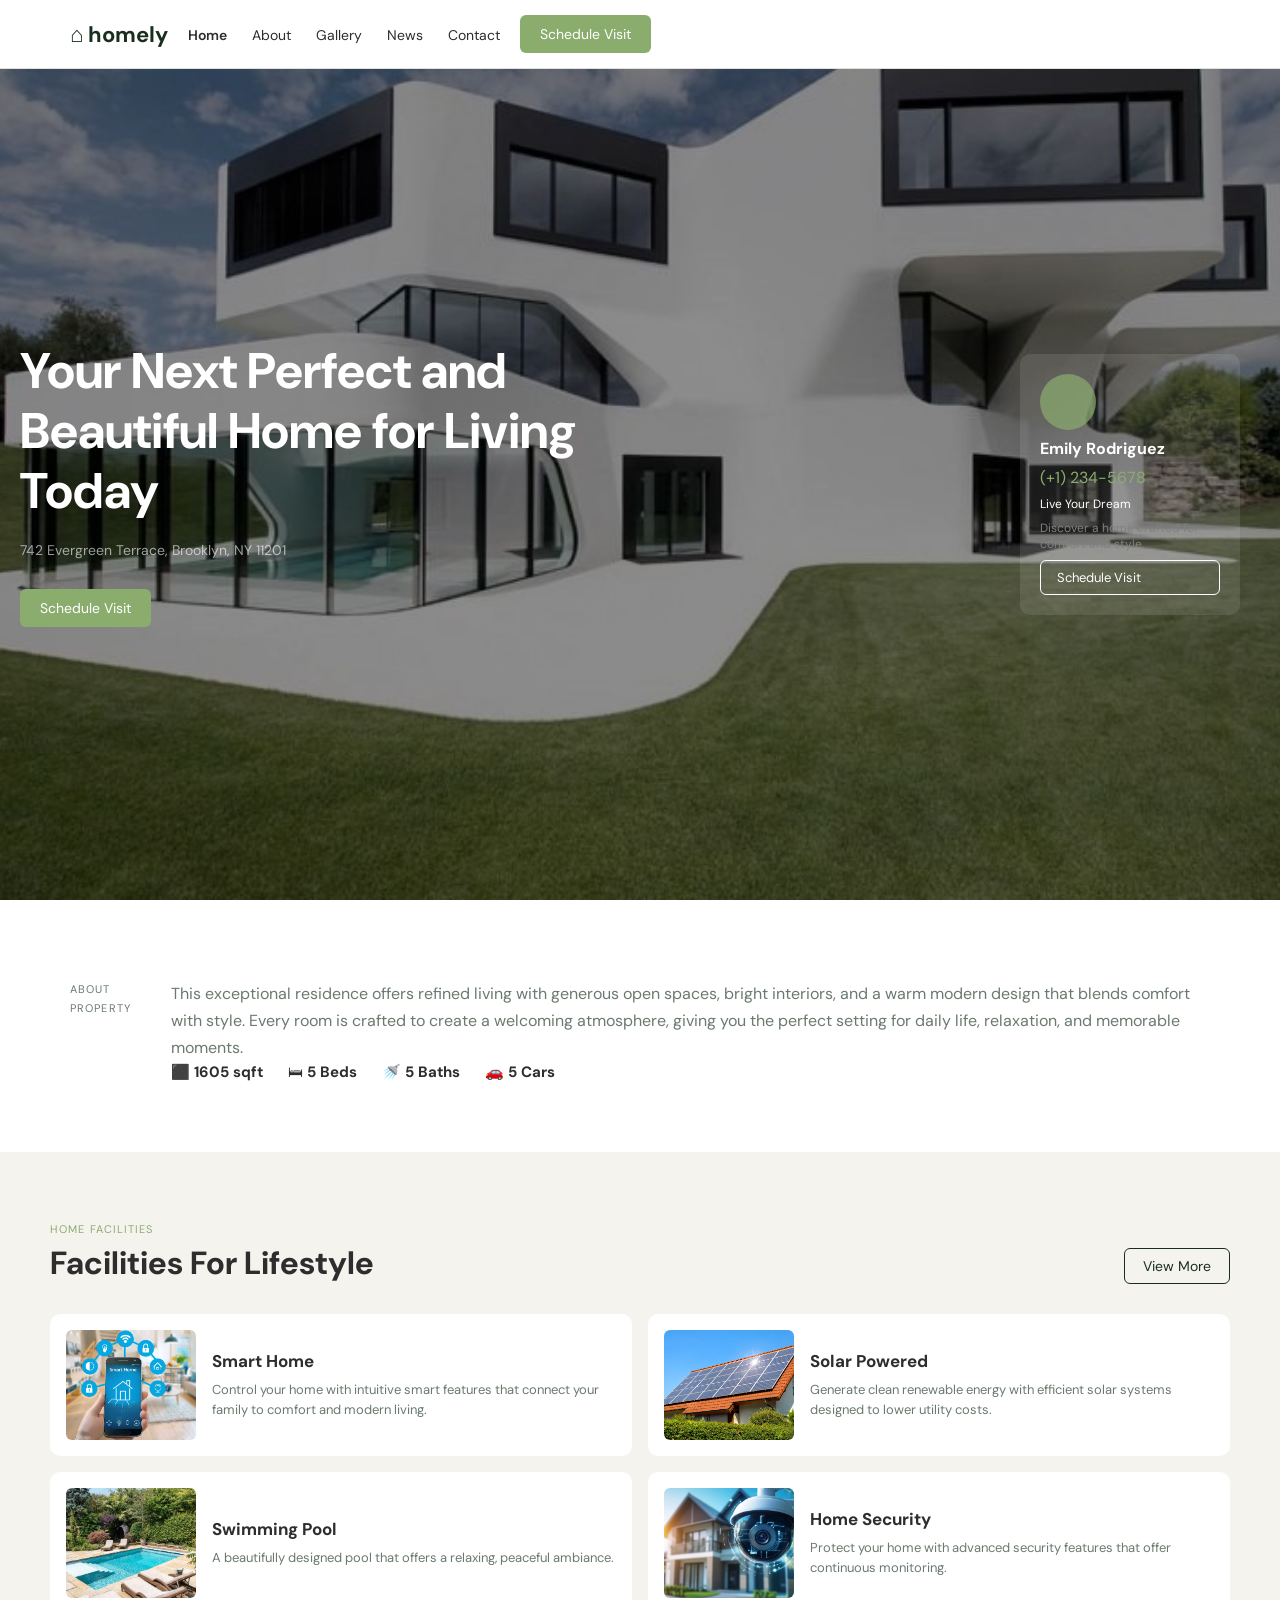
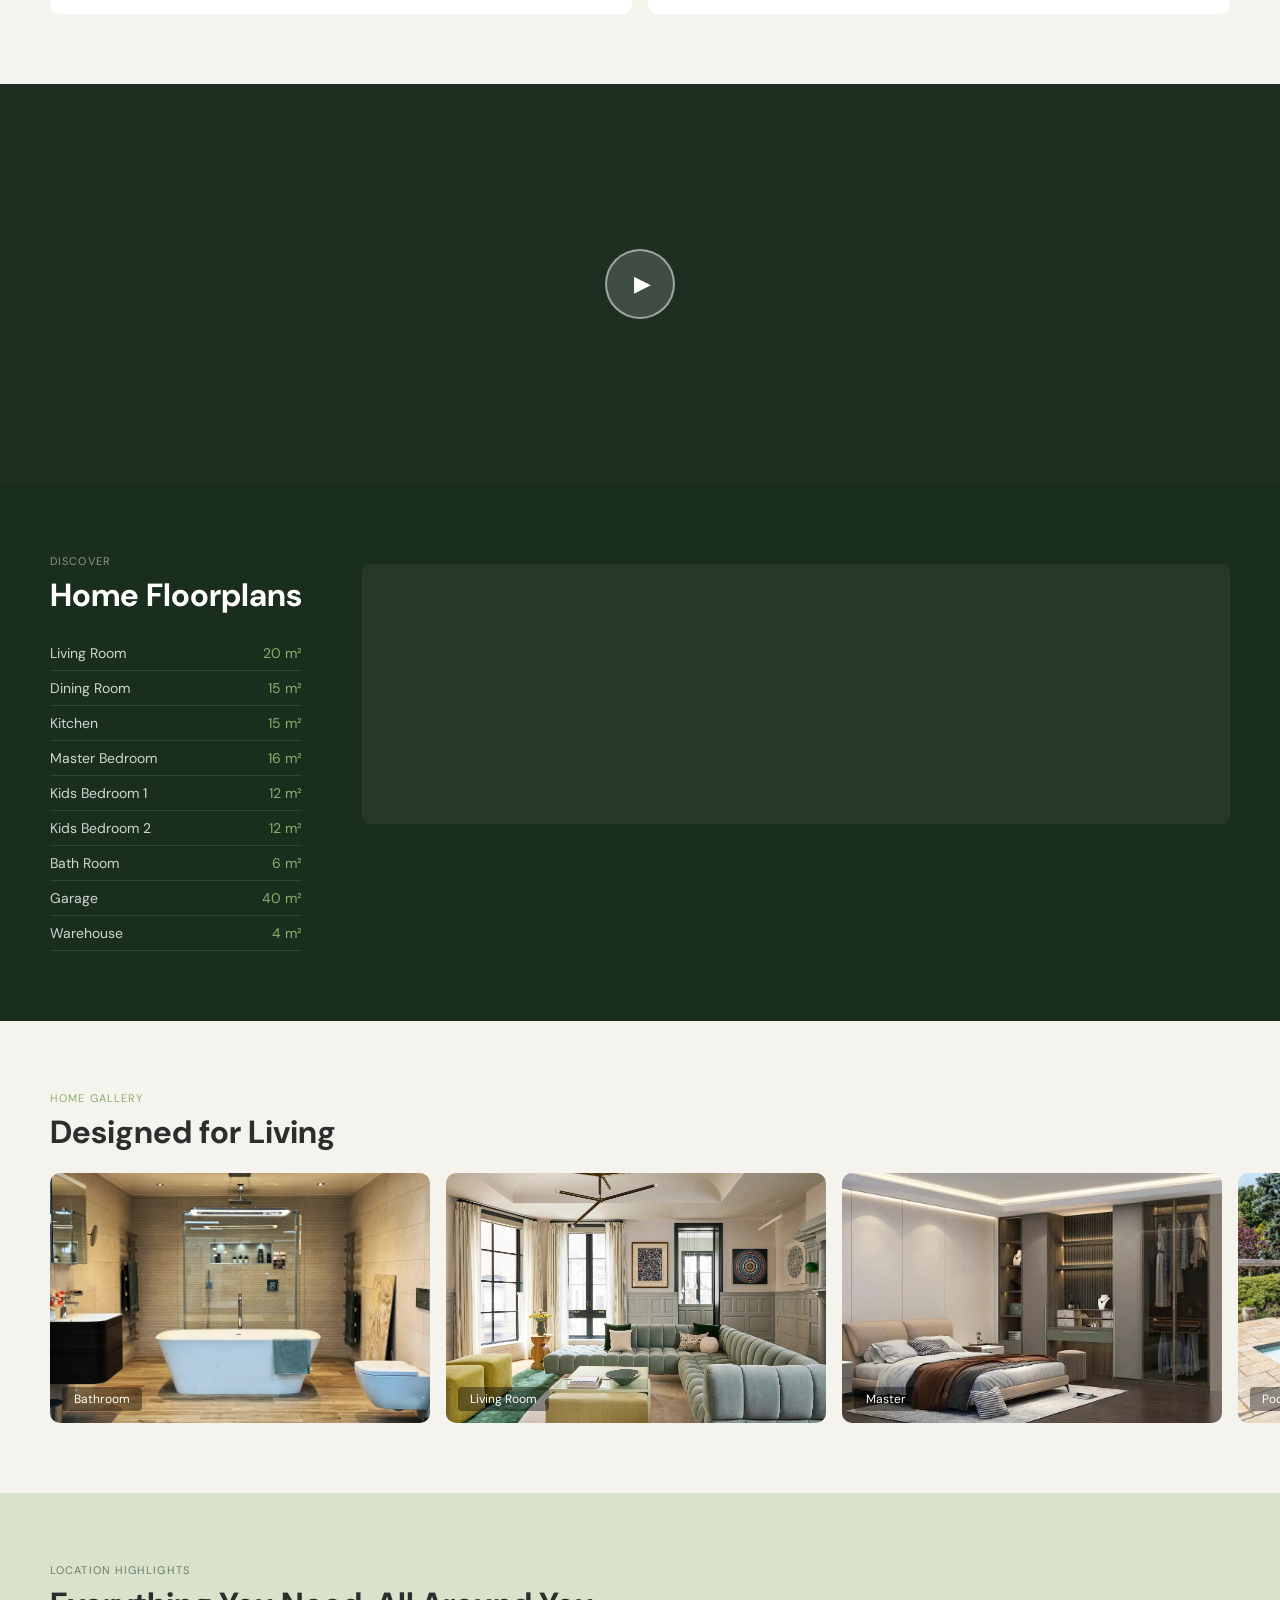
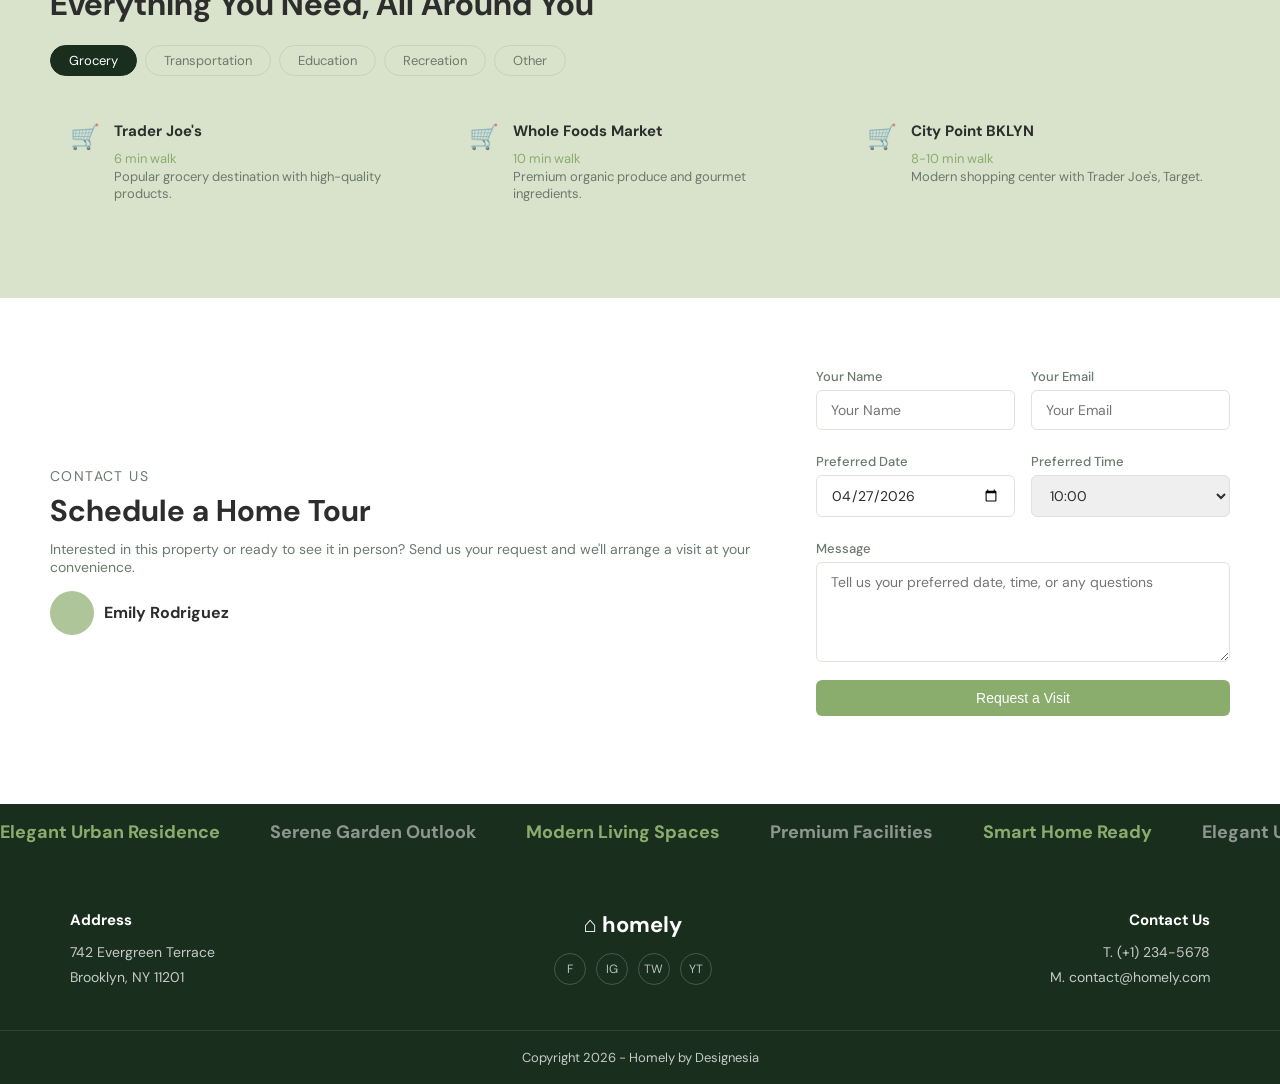
==== index.html @ 85e18951 "primer comit" ====
<!DOCTYPE html>
<html lang="es">
<head>
    <meta charset="UTF-8">
    <meta name="viewport" content="width=device-width, initial-scale=1.0">
    <meta name="description" content="Homely - Tu próximo hogar perfecto">
    <meta name="keywords" content="Casa, Inmobiliaria, Hogar, Homely">
    <link rel="preconnect" href="https://fonts.googleapis.com">
    <link rel="preconnect" href="https://fonts.gstatic.com" crossorigin>
    <link href="https://fonts.googleapis.com/css2?family=Playfair+Display:wght@600;700&family=DM+Sans:wght@300;400;500&display=swap" rel="stylesheet">
    <link rel="stylesheet" href="styles.css">
    <title>Homely</title>
</head>
<body>

    <header id="header">
        <div class="nav-contenedor">
            <a href="index.html" class="logo" aria-label="Homely - Ir a inicio">⌂ homely</a>
            <nav aria-label="Navegación principal">
                <ul class="nav-links" id="nav-links">
                    <li><a href="index.html" class="activo" aria-current="page">Home</a></li>
                    <li><a href="#">About</a></li>
                    <li><a href="#">Gallery</a></li>
                    <li><a href="news.html">News</a></li>
                    <li><a href="contact.html">Contact</a></li>
                </ul>
            </nav>
            <a href="contact.html" class="boton-verde">Schedule Visit</a>
            <button
                class="hamburger"
                id="hamburger"
                aria-label="Abrir menú de navegación"
                aria-expanded="false"
                aria-controls="nav-links"
            >☰</button>
        </div>
    </header>

    <main>

        <section class="seccion-hero">
            <div
                class="hero-fondo"
                role="img"
                aria-label="Casa moderna con jardín y grandes ventanales"
                style="background-image: url('assets/images/hero.png'); background-size: cover; background-position: center;"
            ></div>
            <div class="hero-texto">
                <h1>Your Next Perfect and Beautiful Home for Living Today</h1>
                <p>742 Evergreen Terrace, Brooklyn, NY 11201</p>
                <a href="contact.html" class="boton-verde">Schedule Visit</a>
            </div>
            <div class="hero-tarjeta" aria-label="Información del agente">
                <div class="foto-agente" role="img" aria-label="Foto de Emily Rodriguez"></div>
                <p><b>Emily Rodriguez</b></p>
                <p style="color:#8aad6e;">(+1) 234-5678</p>
                <p style="font-size:12px;">Live Your Dream</p>
                <p style="font-size:12px; color:gray;">Discover a home crafted for comfort and style.</p>
                <a href="contact.html" class="boton-outline">Schedule Visit</a>
            </div>
        </section>

        <section class="seccion-about" aria-label="Sobre la propiedad">
            <div class="about-inner">
                <p class="label-blanco">About Property</p>
                <article class="about-derecha">
                    <p>This exceptional residence offers refined living with generous open spaces, bright interiors, and a warm modern design that blends comfort with style. Every room is crafted to create a welcoming atmosphere, giving you the perfect setting for daily life, relaxation, and memorable moments.</p>
                    <ul class="about-stats" aria-label="Características de la propiedad">
                        <li>⬛ <b>1605 sqft</b></li>
                        <li>🛏 <b>5 Beds</b></li>
                        <li>🚿 <b>5 Baths</b></li>
                        <li>🚗 <b>5 Cars</b></li>
                    </ul>
                </article>
            </div>
        </section>

        <section class="seccion-facilities" aria-label="Instalaciones de la propiedad">
            <div class="facilities-cabecera">
                <div>
                    <p class="label-verde">Home Facilities</p>
                    <h2>Facilities For Lifestyle</h2>
                </div>
                <a href="#" class="boton-outline2">View More</a>
            </div>
            <div class="facilities-grid">
                <article class="fac-caja fac-ancha">
                    <div
                        class="fac-imagen"
                        role="img"
                        aria-label="Smart Home: control del hogar desde el móvil"
                        style="background-image: url('assets/images/smart-home.png'); background-size: cover; background-position: center;"
                    ></div>
                    <div>
                        <h3>Smart Home</h3>
                        <p>Control your home with intuitive smart features that connect your family to comfort and modern living.</p>
                    </div>
                </article>
                <article class="fac-caja fac-ancha">
                    <div
                        class="fac-imagen"
                        role="img"
                        aria-label="Solar Powered: paneles solares en el tejado"
                        style="background-image: url('assets/images/solar.png'); background-size: cover; background-position: center;"
                    ></div>
                    <div>
                        <h3>Solar Powered</h3>
                        <p>Generate clean renewable energy with efficient solar systems designed to lower utility costs.</p>
                    </div>
                </article>
                <article class="fac-caja fac-ancha">
                    <div
                        class="fac-imagen"
                        role="img"
                        aria-label="Swimming Pool: piscina exterior con jardín"
                        style="background-image: url('assets/images/piscina.png'); background-size: cover; background-position: center;"
                    ></div>
                    <div>
                        <h3>Swimming Pool</h3>
                        <p>A beautifully designed pool that offers a relaxing, peaceful ambiance.</p>
                    </div>
                </article>
                <article class="fac-caja fac-ancha">
                    <div
                        class="fac-imagen"
                        role="img"
                        aria-label="Home Security: cámara de seguridad inteligente"
                        style="background-image: url('assets/images/seguridad.png'); background-size: cover; background-position: center;"
                    ></div>
                    <div>
                        <h3>Home Security</h3>
                        <p>Protect your home with advanced security features that offer continuous monitoring.</p>
                    </div>
                </article>
            </div>
        </section>

        <section class="seccion-video" aria-label="Vídeo de la propiedad">
            <div class="video-fondo" role="img" aria-label="Exterior de la propiedad con piscina y jardín"></div>
            <button class="boton-play" aria-label="Reproducir vídeo de la propiedad">▶</button>
        </section>

        <section class="seccion-planos" aria-label="Planos de la propiedad">
            <div class="planos-inner">
                <div>
                    <p style="color: rgba(255,255,255,0.5); font-size:11px; letter-spacing:0.1em; text-transform:uppercase; margin-bottom:6px;">Discover</p>
                    <h2 style="color:white; font-size:32px;">Home Floorplans</h2>
                    <ul class="planos-lista" aria-label="Distribución de habitaciones">
                        <li><span>Living Room</span><span>20 m²</span></li>
                        <li><span>Dining Room</span><span>15 m²</span></li>
                        <li><span>Kitchen</span><span>15 m²</span></li>
                        <li><span>Master Bedroom</span><span>16 m²</span></li>
                        <li><span>Kids Bedroom 1</span><span>12 m²</span></li>
                        <li><span>Kids Bedroom 2</span><span>12 m²</span></li>
                        <li><span>Bath Room</span><span>6 m²</span></li>
                        <li><span>Garage</span><span>40 m²</span></li>
                        <li><span>Warehouse</span><span>4 m²</span></li>
                    </ul>
                </div>
                <div class="planos-derecha">
                    <div class="plano-imagen" role="img" aria-label="Plano de la planta principal"></div>
                </div>
            </div>
        </section>

        <section class="seccion-galeria" aria-label="Galería de imágenes de la propiedad">
            <div class="galeria-interior">
                <div class="galeria-cabecera">
                    <p class="label-verde">Home Gallery</p>
                    <h2>Designed for Living</h2>
                </div>
                <div class="galeria-track" id="galeria-track">
                <article
                    class="galeria-item"
                    role="img"
                    aria-label="Baño principal moderno con bañera exenta"
                    style="background-image: url('assets/images/bathroom.png'); background-size: cover; background-position: center;"
                ><span class="galeria-label">Bathroom</span></article>
                <article
                    class="galeria-item"
                    role="img"
                    aria-label="Salón amplio con sofá seccional verde"
                    style="background-image: url('assets/images/living-room.png'); background-size: cover; background-position: center;"
                ><span class="galeria-label">Living Room</span></article>
                <article
                    class="galeria-item"
                    role="img"
                    aria-label="Dormitorio principal con vestidor integrado"
                    style="background-image: url('assets/images/master.png'); background-size: cover; background-position: center;"
                ><span class="galeria-label">Master</span></article>
                <article
                    class="galeria-item"
                    role="img"
                    aria-label="Piscina exterior rodeada de vegetación"
                    style="background-image: url('assets/images/piscina.png'); background-size: cover; background-position: center;"
                ><span class="galeria-label">Pool</span></article>
                </div>
            </div>
        </section>

        <section class="seccion-localizacion" aria-label="Puntos de interés cercanos">
            <div class="localizacion-inner">
                <p style="font-size:11px; letter-spacing:0.1em; text-transform:uppercase; color:#6b7a6e; margin-bottom:6px;">Location Highlights</p>
                <h2>Everything You Need, All Around You</h2>
                <div class="loc-tabs" role="list" aria-label="Categorías de lugares cercanos">
                    <div class="loc-tab loc-tab-activo" role="listitem">Grocery</div>
                    <div class="loc-tab" role="listitem">Transportation</div>
                    <div class="loc-tab" role="listitem">Education</div>
                    <div class="loc-tab" role="listitem">Recreation</div>
                    <div class="loc-tab" role="listitem">Other</div>
                </div>
                <div class="loc-cajas">
                    <article class="loc-caja">
                        <span style="font-size:24px;" aria-hidden="true">🛒</span>
                        <div>
                            <h3>Trader Joe's</h3>
                            <span style="color:#8aad6e; font-size:13px;">6 min walk</span>
                            <p>Popular grocery destination with high-quality products.</p>
                        </div>
                    </article>
                    <article class="loc-caja">
                        <span style="font-size:24px;" aria-hidden="true">🛒</span>
                        <div>
                            <h3>Whole Foods Market</h3>
                            <span style="color:#8aad6e; font-size:13px;">10 min walk</span>
                            <p>Premium organic produce and gourmet ingredients.</p>
                        </div>
                    </article>
                    <article class="loc-caja">
                        <span style="font-size:24px;" aria-hidden="true">🛒</span>
                        <div>
                            <h3>City Point BKLYN</h3>
                            <span style="color:#8aad6e; font-size:13px;">8-10 min walk</span>
                            <p>Modern shopping center with Trader Joe's, Target.</p>
                        </div>
                    </article>
                </div>
            </div>
        </section>

        <section class="seccion-contacto-preview" aria-label="Contacto y reserva de visita">
            <div class="contacto-preview-inner">
                <div>
                    <p class="label-verde">Contact Us</p>
                    <h2>Schedule a Home Tour</h2>
                    <p>Interested in this property or ready to see it in person? Send us your request and we'll arrange a visit at your convenience.</p>
                    <div style="display:flex; align-items:center; gap:10px; margin-top:15px;">
                        <div class="foto-agente" style="width:44px; height:44px;" role="img" aria-label="Foto de Emily Rodriguez"></div>
                        <b>Emily Rodriguez</b>
                    </div>
                </div>
                <div class="formulario-derecha">
                    <form id="formulario-contacto" novalidate aria-label="Formulario de reserva de visita">
                        <div class="fila-formulario">
                            <div class="campo">
                                <!-- Label visible asociado al input -->
                                <label for="nombre">Your Name</label>
                                <input type="text" id="nombre" name="nombre" placeholder="Your Name" aria-required="true">
                                <span class="error-texto" id="error-nombre" role="alert" aria-live="polite"></span>
                            </div>
                            <div class="campo">
                                <label for="email">Your Email</label>
                                <input type="email" id="email" name="email" placeholder="Your Email" aria-required="true">
                                <span class="error-texto" id="error-email" role="alert" aria-live="polite"></span>
                            </div>
                        </div>
                        <div class="fila-formulario">
                            <div class="campo">
                                <label for="fecha">Preferred Date</label>
                                <input type="date" id="fecha" name="fecha" value="2026-04-27" aria-required="true">
                                <span class="error-texto" id="error-fecha" role="alert" aria-live="polite"></span>
                            </div>
                            <div class="campo">
                                <label for="hora">Preferred Time</label>
                                <select id="hora" name="hora" aria-required="true">
                                    <option value="09:00">09:00</option>
                                    <option value="10:00" selected>10:00</option>
                                    <option value="11:00">11:00</option>
                                    <option value="12:00">12:00</option>
                                    <option value="14:00">14:00</option>
                                    <option value="16:00">16:00</option>
                                    <option value="17:00">17:00</option>
                                </select>
                            </div>
                        </div>
                        <div class="campo">
                            <label for="mensaje">Message</label>
                            <textarea id="mensaje" name="mensaje" placeholder="Tell us your preferred date, time, or any questions" rows="4"></textarea>
                        </div>
                        <button type="submit" class="boton-verde">Request a Visit</button>
                        <span class="error-texto" id="exito-msg" role="alert" aria-live="polite"></span>
                    </form>
                </div>
            </div>
        </section>

        <div class="ticker-wrap" aria-hidden="true">
            <div class="ticker">
                <span>Elegant Urban Residence</span>
                <span>Serene Garden Outlook</span>
                <span>Modern Living Spaces</span>
                <span>Premium Facilities</span>
                <span>Smart Home Ready</span>
                <span>Elegant Urban Residence</span>
                <span>Serene Garden Outlook</span>
                <span>Modern Living Spaces</span>
            </div>
        </div>

    </main>

    <footer>
        <div class="footer-grid">
            <div>
                <h4>Address</h4>
                <p>742 Evergreen Terrace<br>Brooklyn, NY 11201</p>
            </div>
            <div style="text-align:center;">
                <a href="index.html" class="logo" style="color:white;" aria-label="Homely - Ir a inicio">⌂ homely</a>
                <div class="footer-social">
                    <a href="#" aria-label="Facebook">f</a>
                    <a href="#" aria-label="Instagram">ig</a>
                    <a href="#" aria-label="Twitter">tw</a>
                    <a href="#" aria-label="YouTube">yt</a>
                </div>
            </div>
            <div style="text-align:right;">
                <h4>Contact Us</h4>
                <p>T. (+1) 234-5678</p>
                <p>M. contact@homely.com</p>
            </div>
        </div>
        <div class="footer-inferior">
            <p>Copyright 2026 - Homely by Designesia</p>
        </div>
    </footer>

    <script src="script.js"></script>
</body>
</html>
---- styles.css ----
* {
    margin: 0;
    padding: 0;
    box-sizing: border-box;
}

body {
    font-family: 'DM Sans', sans-serif;
    color: #2d2d2d;
}

a {
    text-decoration: none;
    color: inherit;
}

ul {
    list-style: none;
}

header {
    position: fixed;
    top: 0;
    left: 0;
    right: 0;
    z-index: 100;
    background: white;
    border-bottom: 1px solid #dde3da;
}

.nav-contenedor {
    max-width: 1180px;
    margin: 0 auto;
    padding: 0 20px;
    display: flex;
    align-items: center;
    gap: 20px;
    height: 68px;
}

.logo {
    font-size: 22px;
    font-weight: 700;
    color: #1a2e1e;
}

.nav-links {
    display: flex;
    gap: 25px;
    margin-left: auto;
}

.nav-links a {
    font-size: 14px;
    color: #2d2d2d;
}

.nav-links a.activo {
    font-weight: 600;
}

.boton-verde {
    background: #8aad6e;
    color: white;
    padding: 10px 20px;
    border-radius: 6px;
    font-size: 14px;
    display: inline-block;
    border: none;
    cursor: pointer;
}

.boton-outline {
    border: 1px solid white;
    color: white;
    padding: 8px 16px;
    border-radius: 6px;
    font-size: 13px;
    display: inline-block;
}

.boton-outline2 {
    border: 1px solid #1a2e1e;
    color: #1a2e1e;
    padding: 8px 18px;
    border-radius: 6px;
    font-size: 14px;
    display: inline-block;
}

.hamburger {
    display: none;
    font-size: 22px;
    margin-left: auto;
}

.label-seccion {
    font-size: 11px;
    letter-spacing: 0.1em;
    text-transform: uppercase;
    color: #6b7a6e;
    margin-bottom: 6px;
}

.label-verde {
    font-size: 11px;
    letter-spacing: 0.1em;
    text-transform: uppercase;
    color: #8aad6e;
    margin-bottom: 6px;
}

.label-blanco {
    font-size: 11px;
    letter-spacing: 0.1em;
    text-transform: uppercase;
    color: white;
    margin-bottom: 6px;
}

.seccion-hero {
    position: relative;
    min-height: 100vh;
    display: flex;
    align-items: center;
    padding-top: 68px;
    overflow: hidden;
}

.hero-fondo {
    position: absolute;
    top: 0;
    left: 0;
    right: 0;
    bottom: 0;
    background: #2a3d2e;
}

.hero-fondo::after {
    content: '';
    position: absolute;
    inset: 0;
    background: rgba(0,0,0,0.45);
}

.hero-texto {
    position: relative;
    z-index: 1;
    max-width: 1180px;
    margin: 0 auto;
    padding: 60px 20px;
    flex: 1;
}

.hero-texto h1 {
    font-family: 'DM Sans', sans-serif;
    font-weight: 700;
    font-size: 50px;
    color: white;
    line-height: 1.2;
    margin-bottom: 20px;
    max-width: 560px;
}

.hero-texto p {
    color: rgba(255,255,255,0.6);
    margin-bottom: 30px;
    font-size: 14px;
}

.hero-tarjeta {
    position: relative;
    z-index: 1;
    background: rgba(255,255,255,0.1);
    border-radius: 10px;
    padding: 20px;
    color: white;
    width: 220px;
    margin-right: 40px;
    display: flex;
    flex-direction: column;
    gap: 8px;
    flex-shrink: 0;
}

.foto-agente {
    width: 56px;
    height: 56px;
    border-radius: 50%;
    background: #8aad6e;
    opacity: 0.7;
}

.seccion-about {
    padding: 70px 20px;
    max-width: 1180px;
    margin: 0 auto;
}

.about-inner {
    display: flex;
    gap: 40px;
    margin-top: 10px;
}

.about-inner p {
    color: #6b7a6e;
    line-height: 1.7;
    flex: 1;
}

.about-stats {
    display: flex;
    gap: 25px;
    align-items: center;
}

.about-stats li {
    font-weight: 500;
    font-size: 15px;
}

.seccion-facilities {
    background: #f5f3ee;
    padding: 70px 20px;
}

.facilities-cabecera {
    max-width: 1180px;
    margin: 0 auto 30px auto;
    display: flex;
    justify-content: space-between;
    align-items: flex-end;
}

.facilities-cabecera h2 {
    font-family: 'DM Sans', sans-serif;
    font-weight: 700;
    font-size: 32px;
}

.facilities-grid {
    max-width: 1180px;
    margin: 0 auto;
    display: grid;
    grid-template-columns: 1fr 1fr;
    gap: 16px;
}

.fac-caja {
    background: white;
    border-radius: 10px;
    padding: 16px;
}

.fac-ancha {
    display: flex;
    gap: 16px;
    align-items: center;
}

.fac-ancha .fac-imagen {
    width: 130px;
    height: 110px;
    border-radius: 6px;
    flex-shrink: 0;
}

.fac-caja h3 {
    font-family: 'DM Sans', sans-serif;
    font-weight: 700;
    font-size: 17px;
    margin-bottom: 8px;
}

.fac-caja p {
    font-size: 13px;
    color: #6b7a6e;
    line-height: 1.5;
}

.seccion-video {
    position: relative;
    height: 400px;
    display: flex;
    align-items: center;
    justify-content: center;
}

.video-fondo {
    position: absolute;
    inset: 0;
    background: #1e2e21;
}

.boton-play {
    position: relative;
    z-index: 1;
    width: 70px;
    height: 70px;
    border-radius: 50%;
    background: rgba(255,255,255,0.15);
    border: 2px solid rgba(255,255,255,0.5);
    color: white;
    font-size: 22px;
    cursor: pointer;
    display: flex;
    align-items: center;
    justify-content: center;
    padding-left: 4px;
}

.seccion-planos {
    background: #1a2e1e;
    padding: 70px 20px;
}

.planos-inner {
    max-width: 1180px;
    margin: 0 auto;
    display: flex;
    gap: 60px;
}

.planos-lista {
    margin-top: 20px;
}

.planos-lista li {
    display: flex;
    justify-content: space-between;
    border-bottom: 1px solid rgba(255,255,255,0.1);
    padding: 8px 0;
    font-size: 14px;
    color: rgba(255,255,255,0.8);
}

.planos-lista li span:last-child {
    color: #8aad6e;
}

.planos-derecha {
    flex: 1;
}

.plano-imagen {
    width: 100%;
    height: 260px;
    border-radius: 8px;
    background: rgba(255,255,255,0.05);
    margin-top: 10px;
}

.seccion-galeria {
    background: #f5f3ee;
    padding: 70px 20px;
}

.galeria-interior {
    max-width: 1180px;
    margin: 0 auto;
}

.galeria-cabecera {
    margin-bottom: 20px;
}

.galeria-cabecera h2 {
    font-family: 'DM Sans', sans-serif;
    font-weight: 700;
    font-size: 32px;
}

.galeria-track {
    display: flex;
    gap: 16px;
}

.galeria-item {
    width: 380px;
    height: 250px;
    border-radius: 10px;
    position: relative;
    flex-shrink: 0;
}

.galeria-label {
    position: absolute;
    bottom: 12px;
    left: 12px;
    background: rgba(0,0,0,0.4);
    color: white;
    padding: 4px 12px;
    border-radius: 4px;
    font-size: 12px;
}

.seccion-localizacion {
    background: #d9e3cb;
    padding: 70px 20px;
}

.localizacion-inner {
    max-width: 1180px;
    margin: 0 auto;
}

.localizacion-inner h2 {
    font-family: 'DM Sans', sans-serif;
    font-weight: 700;
    font-size: 32px;
    margin-bottom: 20px;
}

.loc-tabs {
    display: flex;
    gap: 8px;
    margin-bottom: 25px;
}

.loc-tab {
    padding: 6px 18px;
    border-radius: 20px;
    border: 1px solid #c5d4b5;
    font-size: 13px;
    color: #6b7a6e;
    background: #d9e3cb;
}

.loc-tab-activo {
    background: #1a2e1e;
    color: white;
    border-color: #1a2e1e;
}

.loc-cajas {
    display: flex;
    gap: 16px;
}

.loc-caja {
    background: #d9e3cb;
    border-radius: 10px;
    padding: 20px;
    display: flex;
    gap: 14px;
    flex: 1;
}

.loc-caja h3 {
    font-size: 15px;
    margin-bottom: 6px;
}

.loc-caja p {
    font-size: 13px;
    color: #6b7a6e;
    margin-bottom: 6px;
}

.seccion-contacto-preview {
    padding: 70px 20px;
}

.contacto-preview-inner {
    max-width: 1180px;
    margin: 0 auto;
    display: flex;
    align-items: center;
    justify-content: space-between;
    gap: 30px;
}

.contacto-preview-inner h2 {
    font-family: 'DM Sans', sans-serif;
    font-weight: 700;
    font-size: 30px;
    margin-bottom: 10px;
}

.contacto-preview-inner p {
    color: #6b7a6e;
    font-size: 14px;
}

.ticker-wrap {
    background: #1a2e1e;
    overflow: hidden;
    padding: 16px 0;
}

.ticker {
    display: flex;
    gap: 50px;
    width: max-content;
    animation: mover 25s linear infinite;
}

.ticker span {
    font-family: 'DM Sans', sans-serif;
    font-weight: 700;
    font-size: 18px;
    color: rgba(255,255,255,0.5);
    white-space: nowrap;
}

.ticker span:nth-child(odd) {
    color: #8aad6e;
}

@keyframes mover {
    from { transform: translateX(0); }
    to { transform: translateX(-50%); }
}

footer {
    background: #1a2e1e;
    color: rgba(255,255,255,0.75);
    padding-top: 50px;
}

.footer-grid {
    max-width: 1180px;
    margin: 0 auto;
    padding: 0 20px 40px 20px;
    display: flex;
    justify-content: space-between;
    gap: 30px;
}

.footer-grid h4 {
    color: white;
    margin-bottom: 10px;
    font-size: 15px;
}

.footer-grid p {
    font-size: 14px;
    line-height: 1.8;
}

.footer-social {
    display: flex;
    gap: 10px;
    margin-top: 14px;
    justify-content: center;
}

.footer-social a {
    width: 32px;
    height: 32px;
    border-radius: 50%;
    border: 1px solid rgba(255,255,255,0.2);
    display: flex;
    align-items: center;
    justify-content: center;
    font-size: 12px;
    color: rgba(255,255,255,0.7);
    text-transform: uppercase;
}

.footer-inferior {
    border-top: 1px solid rgba(255,255,255,0.1);
    text-align: center;
    padding: 18px;
    font-size: 13px;
}

.hero-pagina {
    position: relative;
    height: 260px;
    overflow: hidden;
    padding-top: 68px;
}

.hero-pagina-fondo {
    position: absolute;
    inset: 0;
    background: #2a3d2e;
}

.hero-pagina-fondo::after {
    content: '';
    position: absolute;
    inset: 0;
    background: rgba(0,0,0,0.5);
}

.hero-pagina-contenido {
    position: relative;
    z-index: 1;
    max-width: 1180px;
    margin: 0 auto;
    padding: 60px 20px 30px 20px;
    display: flex;
    justify-content: space-between;
    align-items: flex-end;
}

.hero-pagina-contenido h1 {
    color: white;
    font-family: 'DM Sans', sans-serif;
    font-weight: 700;
    font-size: 48px;
}

.hero-pagina-contenido nav {
    color: rgba(255,255,255,0.7);
    font-size: 14px;
}

.hero-pagina-contenido nav a {
    color: rgba(255,255,255,0.7);
}

.seccion-formulario {
    padding: 70px 20px;
    max-width: 1180px;
    margin: 0 auto;
}

.formulario-layout {
    display: flex;
    gap: 60px;
}

.formulario-izquierda {
    width: 320px;
    flex-shrink: 0;
}

.formulario-izquierda p {
    color: #6b7a6e;
    font-size: 14px;
    line-height: 1.7;
}

.formulario-derecha {
    flex: 1;
}

.formulario-derecha form {
    display: flex;
    flex-direction: column;
    gap: 18px;
}

.fila-formulario {
    display: flex;
    gap: 16px;
}

.fila-formulario .campo {
    flex: 1;
}

.campo {
    display: flex;
    flex-direction: column;
    gap: 5px;
}

.campo label {
    font-size: 13px;
    font-weight: 500;
    color: #6b7a6e;
}

.campo input,
.campo select,
.campo textarea {
    padding: 10px 14px;
    border: 1px solid #dde3da;
    border-radius: 6px;
    font-family: 'DM Sans', sans-serif;
    font-size: 14px;
    color: #2d2d2d;
}

.campo textarea {
    resize: vertical;
    min-height: 100px;
}

.error-texto {
    color: red;
    font-size: 12px;
}

.boton-flecha {
    width: 36px;
    height: 36px;
    border-radius: 50%;
    border: 1px solid #dde3da;
    font-size: 16px;
    cursor: pointer;
    background: white;
    margin-left: 6px;
}

@media (max-width: 768px) {
    .hamburger {
        display: block;
    }

    .nav-links {
        display: none;
    }

    .nav-contenedor .boton-verde {
        display: none;
    }

    .hero-texto h1 {
        font-size: 30px;
    }

    .hero-tarjeta {
        display: none;
    }

    .facilities-grid {
        grid-template-columns: 1fr;
    }

    .fac-ancha {
        flex-direction: column;
    }

    .fac-ancha .fac-imagen {
        width: 100%;
        height: 160px;
    }

    .planos-inner {
        flex-direction: column;
    }

    .galeria-item {
        width: 80%;
    }

    .loc-cajas {
        flex-direction: column;
    }

    .footer-grid {
        flex-direction: column;
        text-align: center;
    }

    .formulario-layout {
        flex-direction: column;
        gap: 30px;
    }

    .formulario-izquierda {
        width: 100%;
    }

    .fila-formulario {
        flex-direction: column;
    }

    .about-inner {
        flex-direction: column;
    }

    .contacto-preview-inner {
        flex-direction: column;
        text-align: center;
    }

    .hero-pagina-contenido {
        flex-direction: column;
        align-items: flex-start;
        gap: 10px;
    }
}

.header-scroll {
    background: white;
    box-shadow: 0 2px 10px rgba(0,0,0,0.1);
}

.nav-links.abierto {
    display: flex;
    position: fixed;
    top: 68px;
    left: 0;
    right: 0;
    background: white;
    flex-direction: column;
    padding: 20px;
    border-bottom: 1px solid #dde3da;
    z-index: 999;
}

.input-error {
    border-color: red !important;
}


.seccion-news {
    padding: 70px 20px;
    max-width: 1180px;
    margin: 0 auto;
}

.news-grid {
    display: grid;
    grid-template-columns: 1fr 1fr 1fr;
    gap: 20px;
}

.news-caja {
    border-radius: 10px;
    overflow: hidden;
}

.news-imagen {
    position: relative;
    height: 280px;
    border-radius: 10px;
    overflow: hidden;
}

.news-fecha {
    position: absolute;
    top: 16px;
    right: 16px;
    background: rgba(255,255,255,0.15);
    backdrop-filter: blur(4px);
    color: white;
    text-align: center;
    padding: 6px 10px;
    border-radius: 6px;
    min-width: 44px;
}

.news-dia {
    display: block;
    font-size: 20px;
    font-weight: 700;
    line-height: 1;
}

.news-mes {
    display: block;
    font-size: 12px;
}

.news-overlay {
    position: absolute;
    bottom: 0;
    left: 0;
    right: 0;
    background: linear-gradient(to top, rgba(0,0,0,0.7) 0%, transparent 100%);
    padding: 40px 16px 16px 16px;
}

.news-overlay h2 {
    color: white;
    font-size: 16px;
    font-weight: 600;
    line-height: 1.4;
}

@media (max-width: 768px) {
    .news-grid {
        grid-template-columns: 1fr;
    }
}
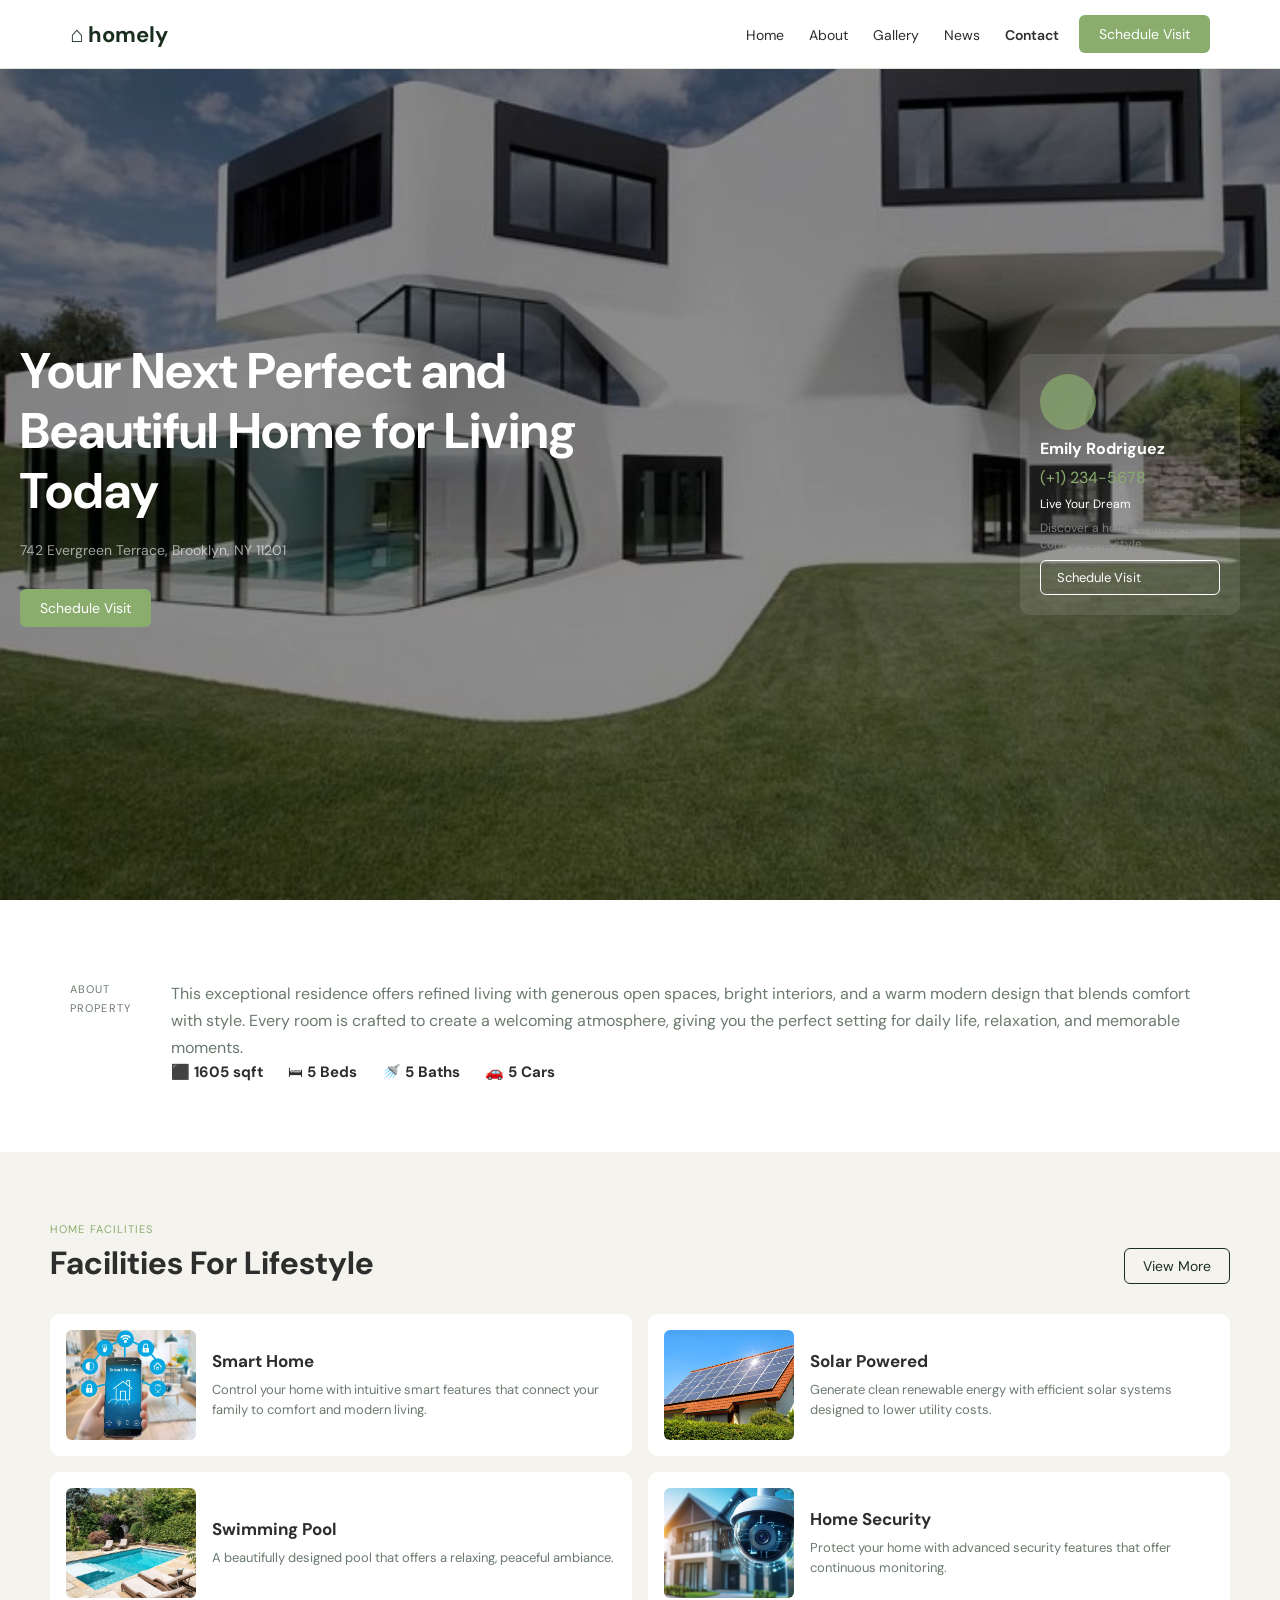
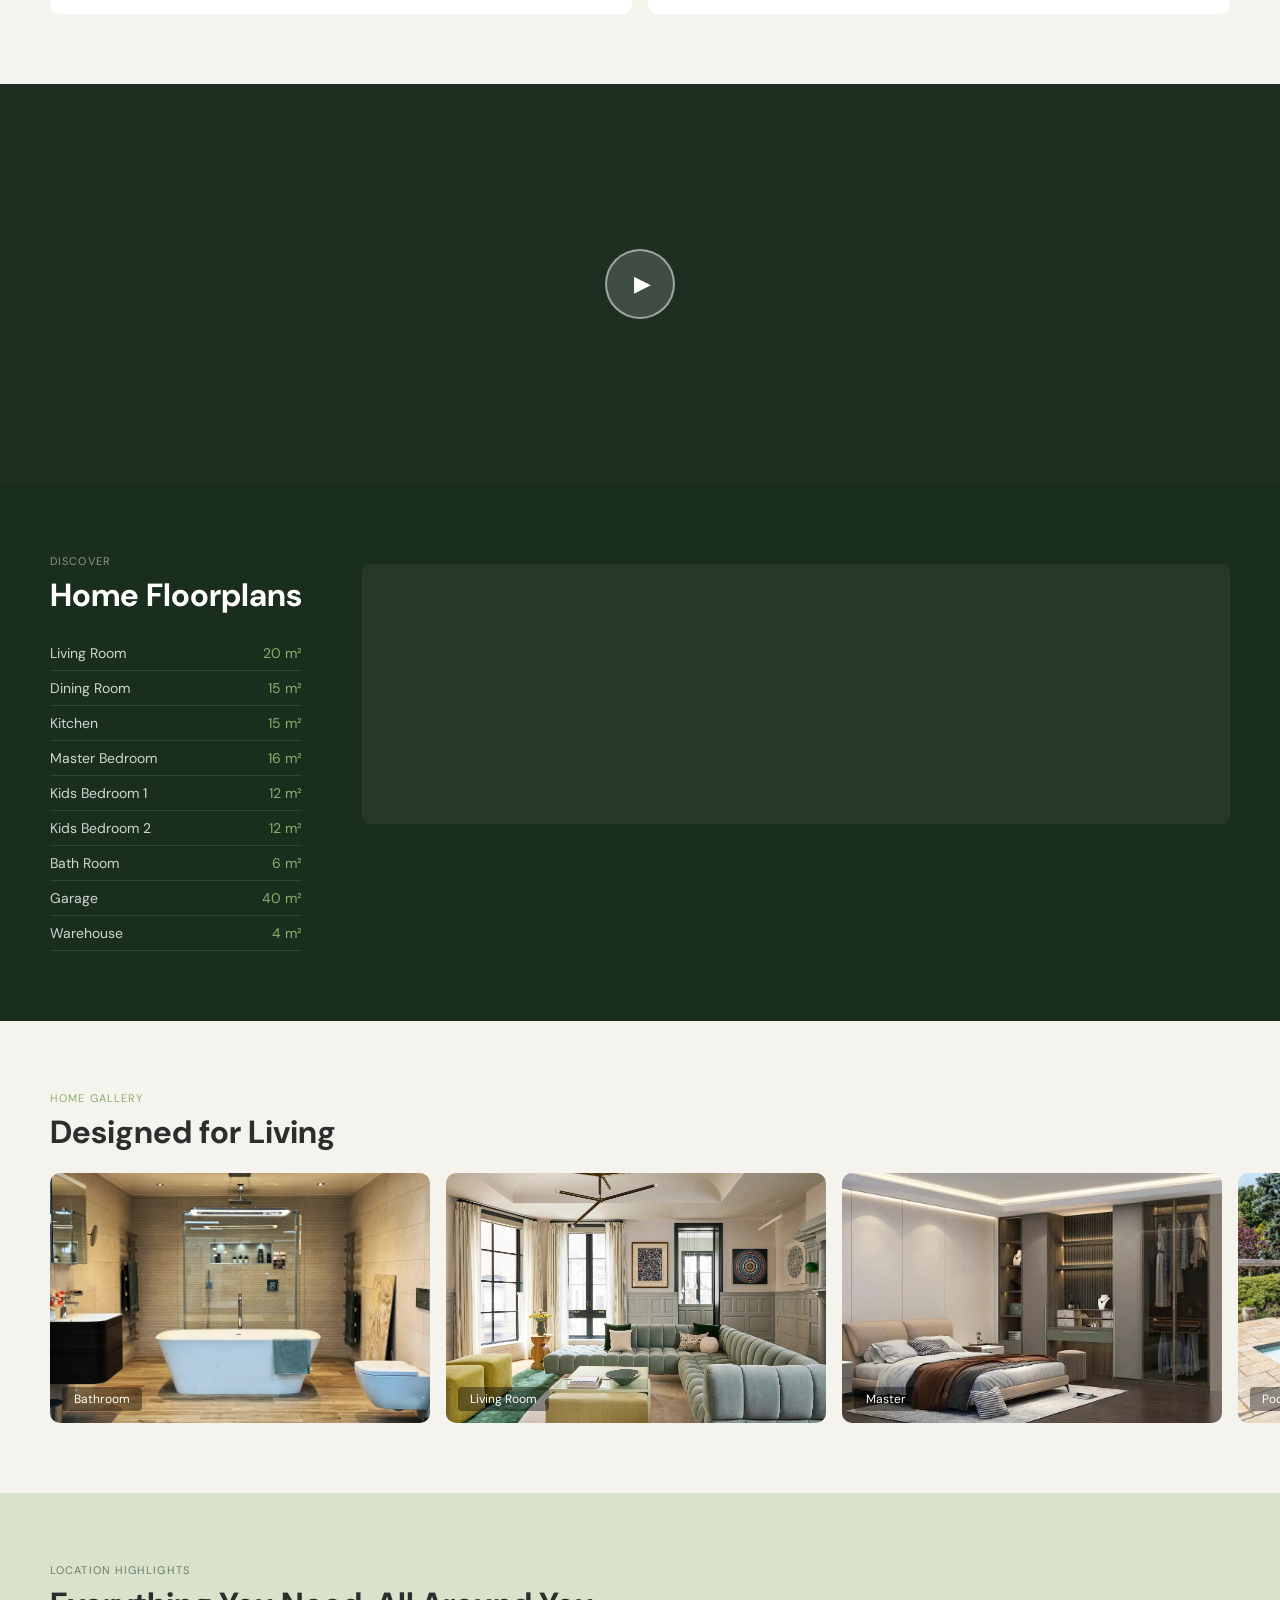
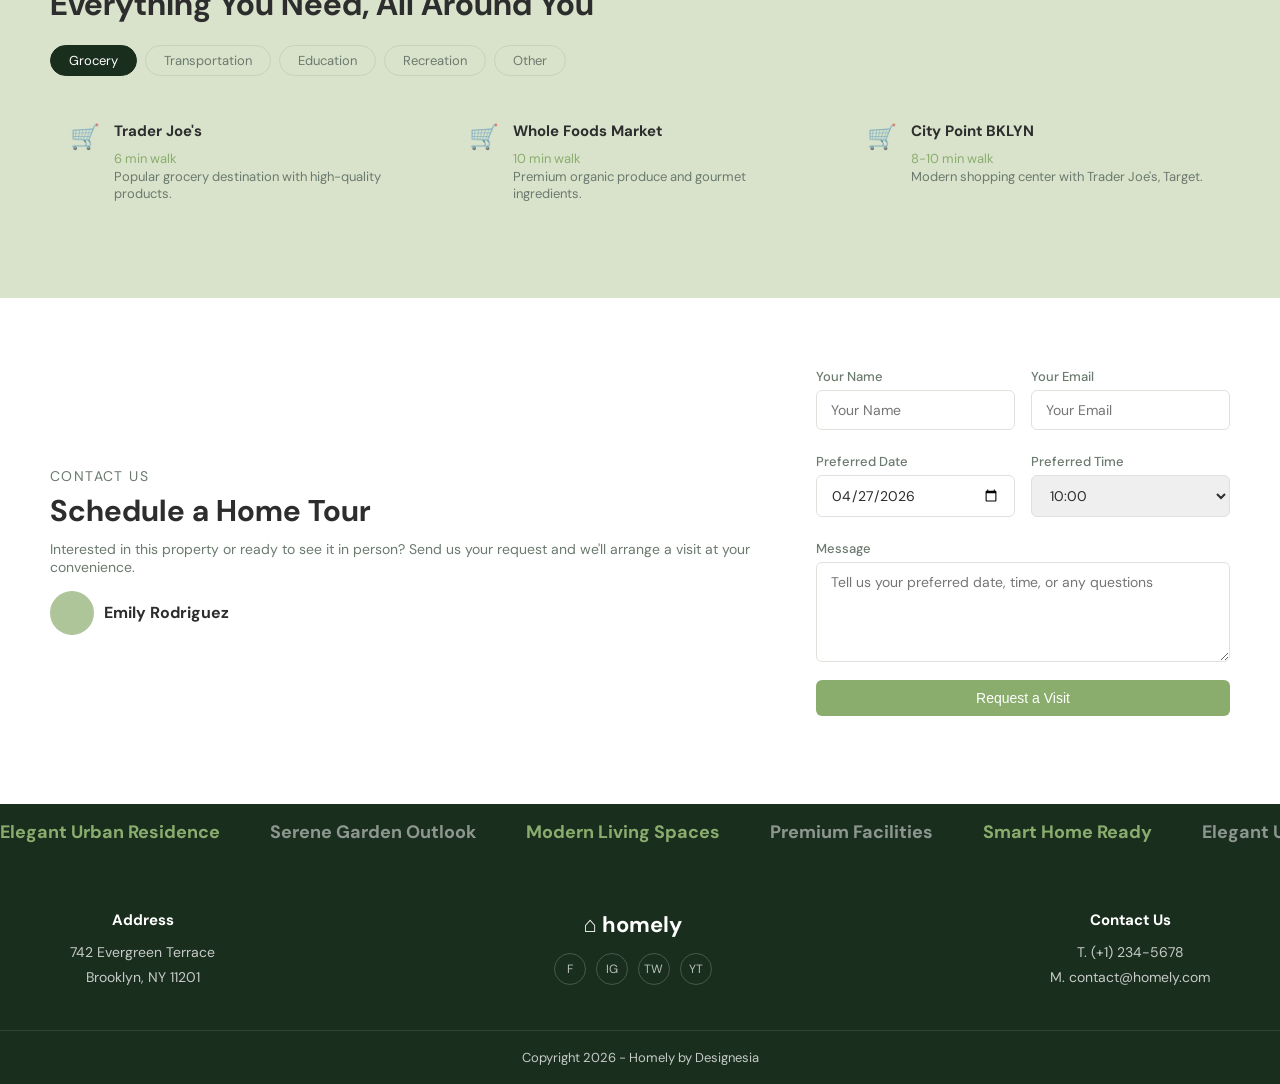
==== commit da45c2c3: "petits canvis header" ====
--- a/index.html
+++ b/index.html
@@ -15,24 +15,16 @@
 
     <header id="header">
         <div class="nav-contenedor">
-            <a href="index.html" class="logo" aria-label="Homely - Ir a inicio">⌂ homely</a>
-            <nav aria-label="Navegación principal">
-                <ul class="nav-links" id="nav-links">
-                    <li><a href="index.html" class="activo" aria-current="page">Home</a></li>
-                    <li><a href="#">About</a></li>
-                    <li><a href="#">Gallery</a></li>
-                    <li><a href="news.html">News</a></li>
-                    <li><a href="contact.html">Contact</a></li>
-                </ul>
-            </nav>
+            <a href="index.html" class="logo">⌂ homely</a>
+            <ul class="nav-links" id="nav-links">
+                <li><a href="index.html">Home</a></li>
+                <li><a href="about.html">About</a></li>
+                <li><a href="#">Gallery</a></li>
+                <li><a href="#">News</a></li>
+                <li><a href="contact.html" class="activo">Contact</a></li>
+            </ul>
             <a href="contact.html" class="boton-verde">Schedule Visit</a>
-            <button
-                class="hamburger"
-                id="hamburger"
-                aria-label="Abrir menú de navegación"
-                aria-expanded="false"
-                aria-controls="nav-links"
-            >☰</button>
+            <button class="hamburger" id="hamburger" aria-label="Abrir menú de navegación" aria-expanded="false" aria-controls="nav-links">☰</button>
         </div>
     </header>
 
@@ -309,32 +301,28 @@
 
     </main>
 
-    <footer>
-        <div class="footer-grid">
-            <div>
-                <h4>Address</h4>
-                <p>742 Evergreen Terrace<br>Brooklyn, NY 11201</p>
-            </div>
-            <div style="text-align:center;">
-                <a href="index.html" class="logo" style="color:white;" aria-label="Homely - Ir a inicio">⌂ homely</a>
-                <div class="footer-social">
-                    <a href="#" aria-label="Facebook">f</a>
-                    <a href="#" aria-label="Instagram">ig</a>
-                    <a href="#" aria-label="Twitter">tw</a>
-                    <a href="#" aria-label="YouTube">yt</a>
-                </div>
-            </div>
-            <div style="text-align:right;">
-                <h4>Contact Us</h4>
-                <p>T. (+1) 234-5678</p>
-                <p>M. contact@homely.com</p>
-            </div>
-        </div>
-        <div class="footer-inferior">
-            <p>Copyright 2026 - Homely by Designesia</p>
-        </div>
-    </footer>
-
-    <script src="script.js"></script>
-</body>
-</html>+<footer>
+    <div class="footer-grid">
+        <div style="text-align:center;">
+            <h4>Address</h4>
+            <p>742 Evergreen Terrace<br>Brooklyn, NY 11201</p>
+        </div>
+        <div style="text-align:center;">
+            <a href="index.html" class="logo" style="color:white;" aria-label="Homely - Ir a inicio">⌂ homely</a>
+            <div class="footer-social">
+                <a href="#" aria-label="Facebook">f</a>
+                <a href="#" aria-label="Instagram">ig</a>
+                <a href="#" aria-label="Twitter">tw</a>
+                <a href="#" aria-label="YouTube">yt</a>
+            </div>
+        </div>
+        <div style="text-align:center;">
+            <h4>Contact Us</h4>
+            <p>T. (+1) 234-5678</p>
+            <p>M. contact@homely.com</p>
+        </div>
+    </div>
+    <div class="footer-inferior">
+        <p>Copyright 2026 - Homely by Designesia</p>
+    </div>
+</footer>
--- a/styles.css
+++ b/styles.css
@@ -698,6 +698,41 @@
     margin-left: 6px;
 }
 
+.news-paginacion {
+    display: flex;
+    justify-content: center;
+    align-items: center;
+    gap: 8px;
+}
+
+.pag-btn {
+    width: 36px;
+    height: 36px;
+    border-radius: 50%;
+    border: 1px solid #dde3da;
+    background: white;
+    font-size: 18px;
+    cursor: pointer;
+    color: #2d2d2d;
+}
+
+.pag-num {
+    width: 36px;
+    height: 36px;
+    border-radius: 50%;
+    border: 1px solid #dde3da;
+    background: white;
+    font-size: 14px;
+    cursor: pointer;
+    color: #2d2d2d;
+}
+
+.pag-activo {
+    background: #8aad6e;
+    border-color: #8aad6e;
+    color: white;
+}
+
 @media (max-width: 768px) {
     .hamburger {
         display: block;
@@ -811,6 +846,7 @@
     display: grid;
     grid-template-columns: 1fr 1fr 1fr;
     gap: 20px;
+    margin-bottom: 50px;
 }
 
 .news-caja {
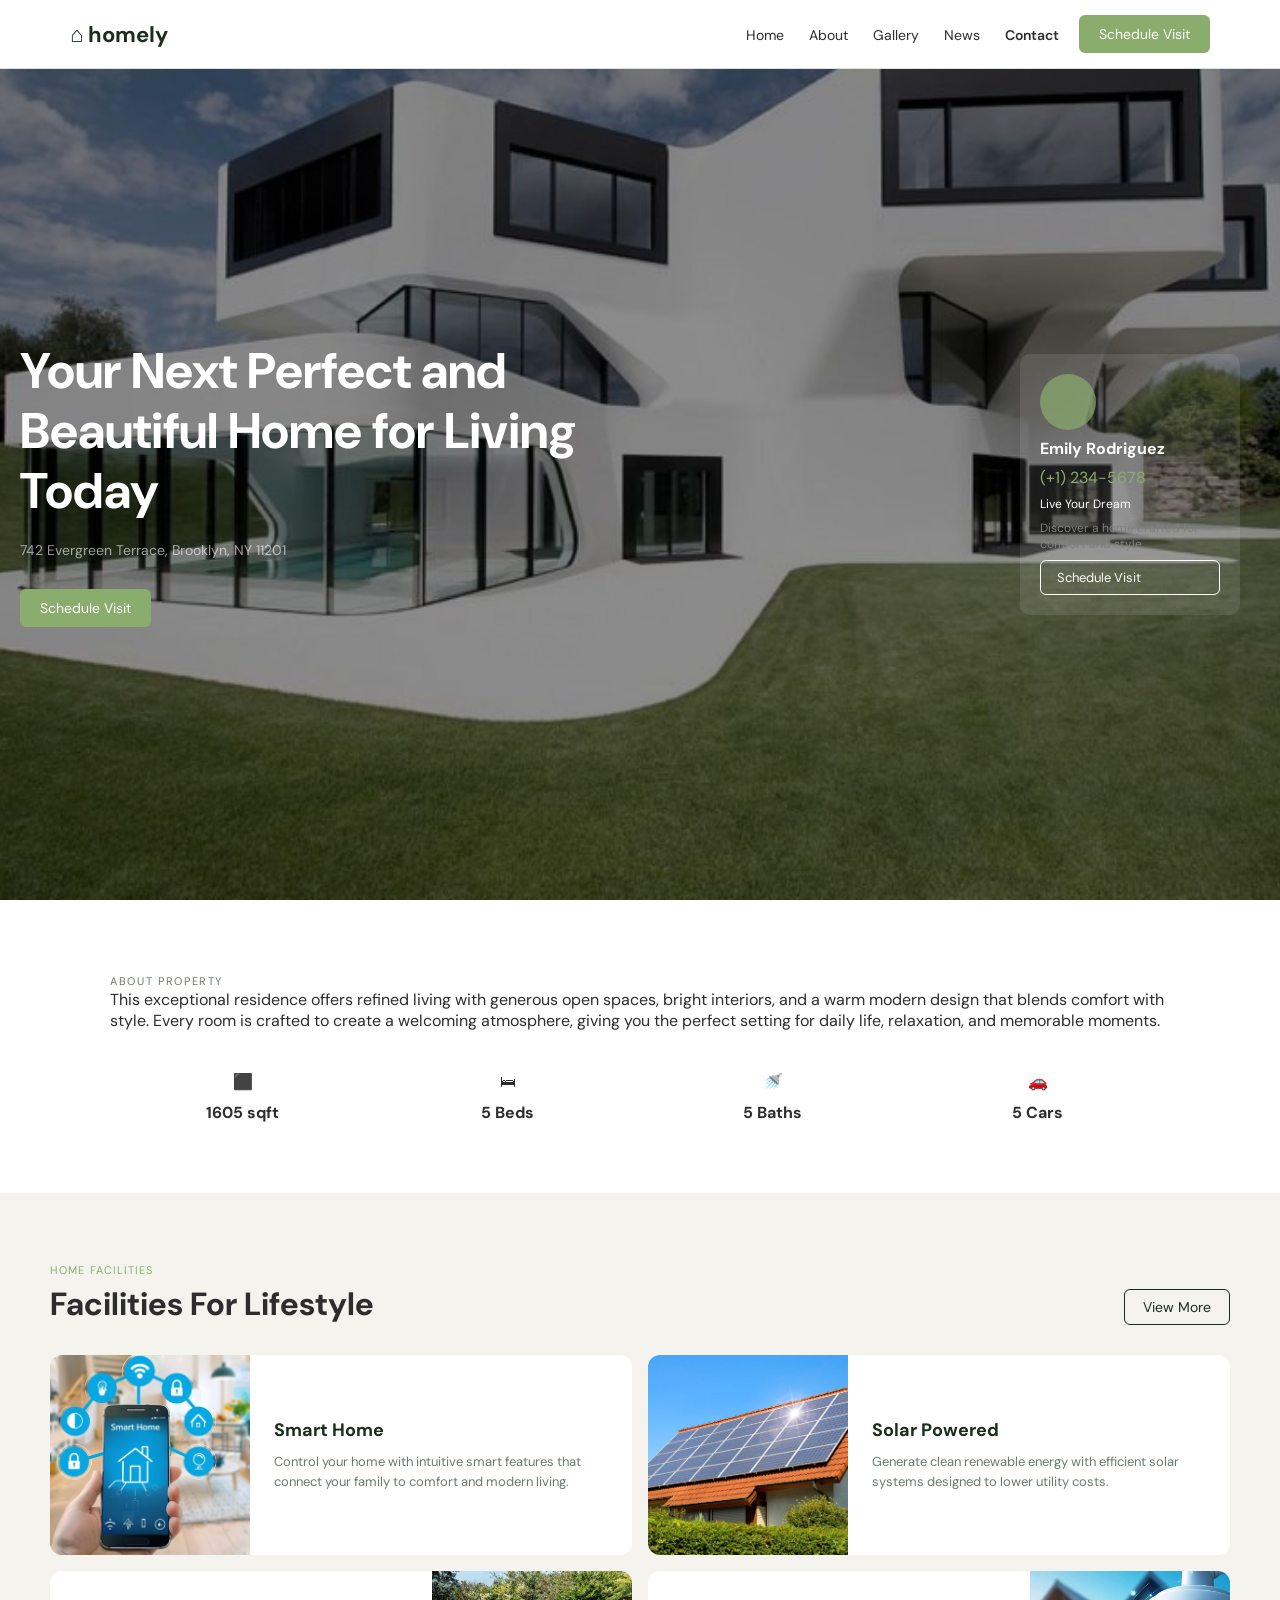
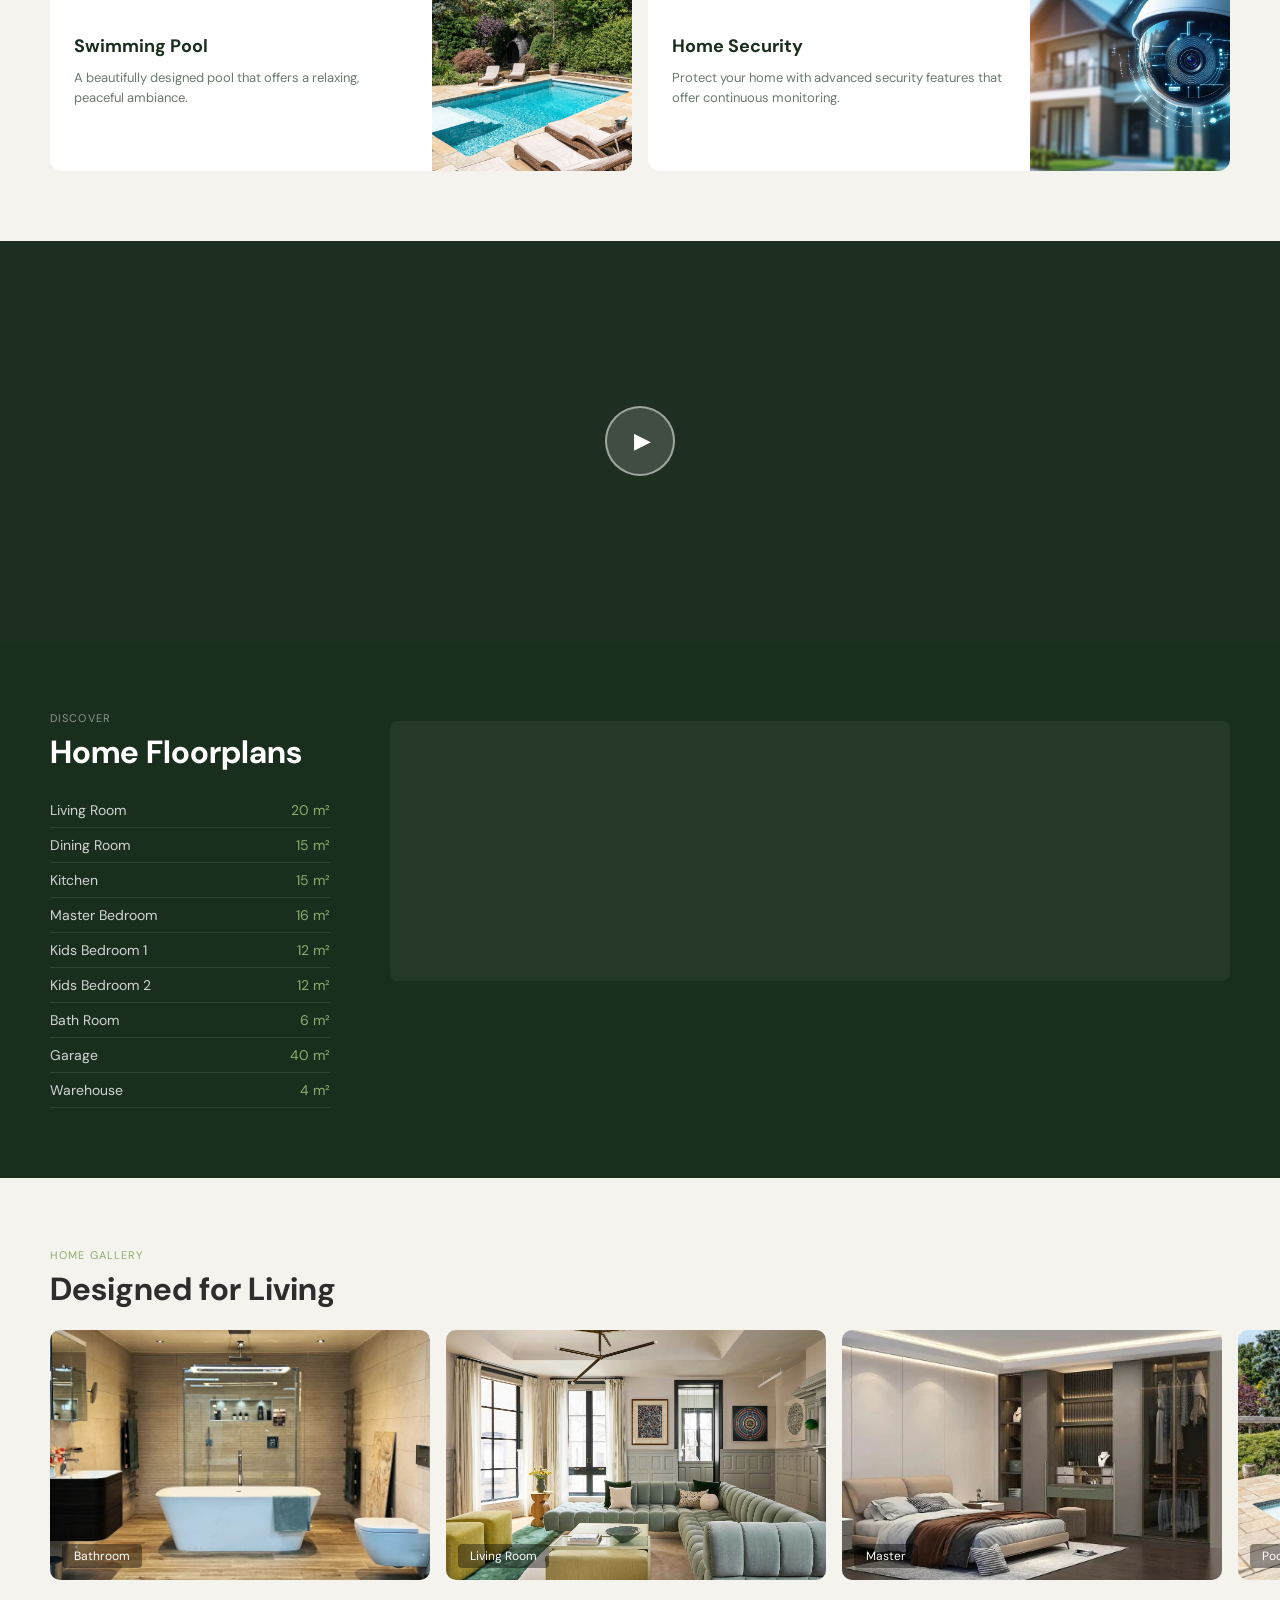
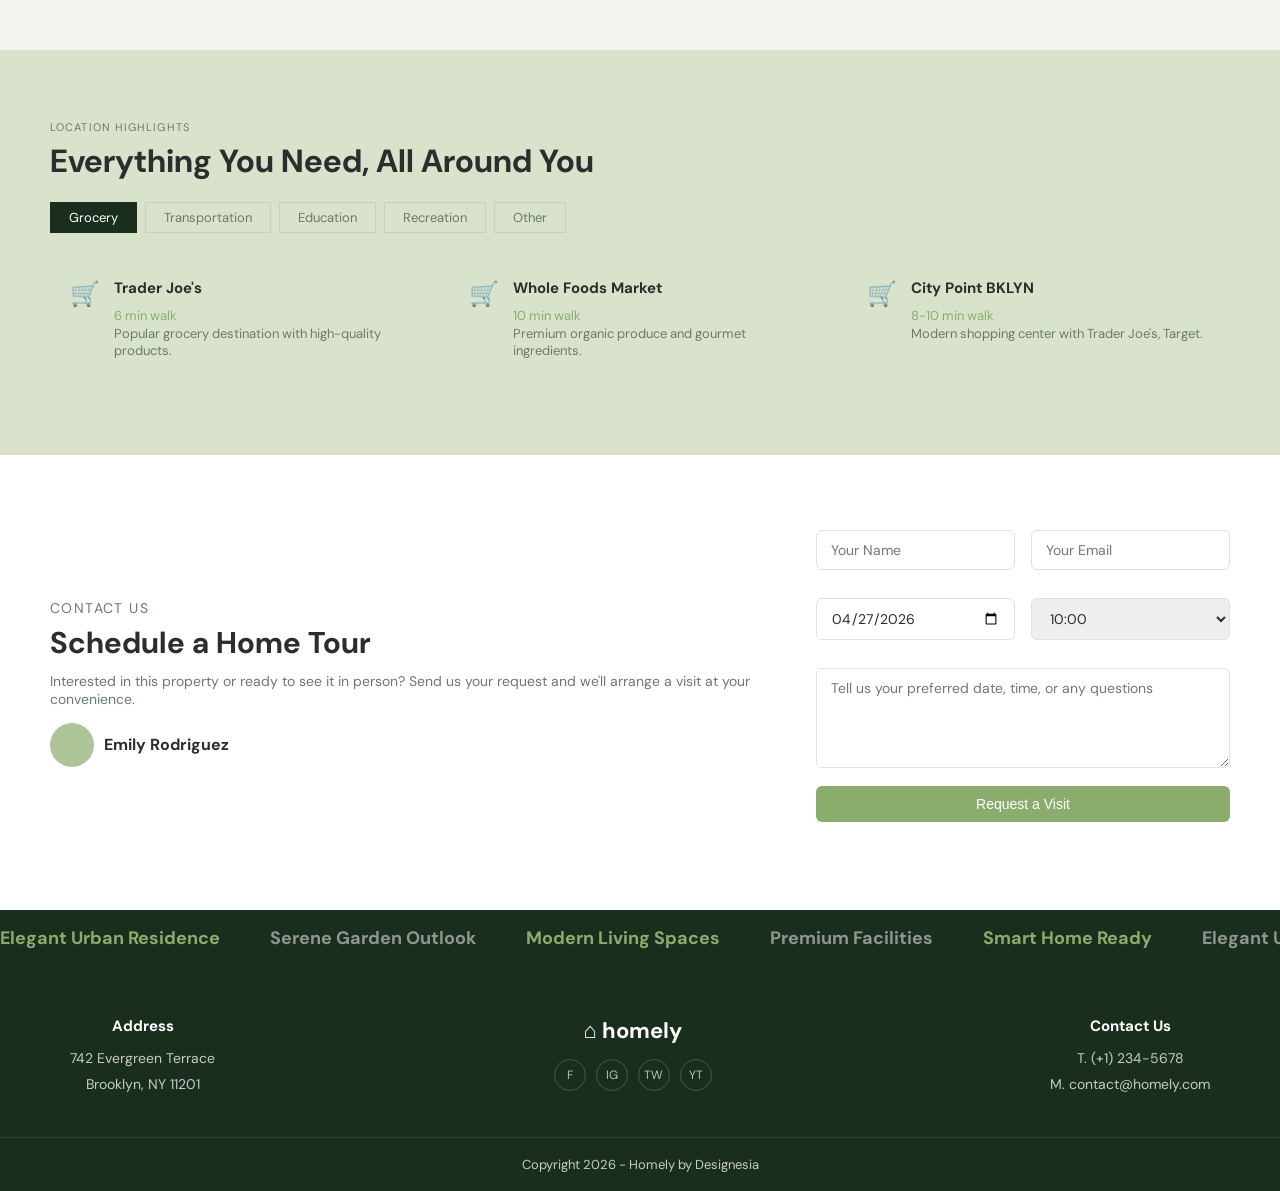
==== commit bed4e9d3: "canvis generals i pagina about" ====
--- a/index.html
+++ b/index.html
@@ -101,28 +101,28 @@
                     </div>
                 </article>
                 <article class="fac-caja fac-ancha">
+                    <div>
+                        <h3>Swimming Pool</h3>
+                        <p>A beautifully designed pool that offers a relaxing, peaceful ambiance.</p>
+                    </div>
                     <div
                         class="fac-imagen"
                         role="img"
                         aria-label="Swimming Pool: piscina exterior con jardín"
                         style="background-image: url('assets/images/piscina.png'); background-size: cover; background-position: center;"
                     ></div>
+                </article>
+                <article class="fac-caja fac-ancha">
                     <div>
-                        <h3>Swimming Pool</h3>
-                        <p>A beautifully designed pool that offers a relaxing, peaceful ambiance.</p>
-                    </div>
-                </article>
-                <article class="fac-caja fac-ancha">
+                        <h3>Home Security</h3>
+                        <p>Protect your home with advanced security features that offer continuous monitoring.</p>
+                    </div>
                     <div
                         class="fac-imagen"
                         role="img"
                         aria-label="Home Security: cámara de seguridad inteligente"
                         style="background-image: url('assets/images/seguridad.png'); background-size: cover; background-position: center;"
                     ></div>
-                    <div>
-                        <h3>Home Security</h3>
-                        <p>Protect your home with advanced security features that offer continuous monitoring.</p>
-                    </div>
                 </article>
             </div>
         </section>
@@ -245,25 +245,24 @@
                     <form id="formulario-contacto" novalidate aria-label="Formulario de reserva de visita">
                         <div class="fila-formulario">
                             <div class="campo">
-                                <!-- Label visible asociado al input -->
-                                <label for="nombre">Your Name</label>
+                                <label for="nombre"></label>
                                 <input type="text" id="nombre" name="nombre" placeholder="Your Name" aria-required="true">
                                 <span class="error-texto" id="error-nombre" role="alert" aria-live="polite"></span>
                             </div>
                             <div class="campo">
-                                <label for="email">Your Email</label>
+                                <label for="email"></label>
                                 <input type="email" id="email" name="email" placeholder="Your Email" aria-required="true">
                                 <span class="error-texto" id="error-email" role="alert" aria-live="polite"></span>
                             </div>
                         </div>
                         <div class="fila-formulario">
                             <div class="campo">
-                                <label for="fecha">Preferred Date</label>
+                                <label for="fecha"></label>
                                 <input type="date" id="fecha" name="fecha" value="2026-04-27" aria-required="true">
                                 <span class="error-texto" id="error-fecha" role="alert" aria-live="polite"></span>
                             </div>
                             <div class="campo">
-                                <label for="hora">Preferred Time</label>
+                                <label for="hora"></label>
                                 <select id="hora" name="hora" aria-required="true">
                                     <option value="09:00">09:00</option>
                                     <option value="10:00" selected>10:00</option>
@@ -276,7 +275,7 @@
                             </div>
                         </div>
                         <div class="campo">
-                            <label for="mensaje">Message</label>
+                            <label for="mensaje"></label>
                             <textarea id="mensaje" name="mensaje" placeholder="Tell us your preferred date, time, or any questions" rows="4"></textarea>
                         </div>
                         <button type="submit" class="boton-verde">Request a Visit</button>
--- a/styles.css
+++ b/styles.css
@@ -112,10 +112,13 @@
 
 .label-blanco {
     font-size: 11px;
-    letter-spacing: 0.1em;
+    letter-spacing: 0.15em;
     text-transform: uppercase;
-    color: white;
-    margin-bottom: 6px;
+    color: #6b7a6e;
+    min-width: 90px;
+    padding-top: 4px;
+    line-height: 1.4;
+    flex-shrink: 0;
 }
 
 .seccion-hero {
@@ -192,32 +195,54 @@
 }
 
 .seccion-about {
-    padding: 70px 20px;
-    max-width: 1180px;
-    margin: 0 auto;
-}
-
-.about-inner {
-    display: flex;
-    gap: 40px;
-    margin-top: 10px;
-}
-
-.about-inner p {
+    padding: 70px 60px;
+    max-width: 1180px;
+    margin: 0 auto;
+}
+
+.seccion-about > p {
+    font-weight: 700;
+    font-size: 16px;
+    line-height: 1.75;
+    color: #1a2e1e;
+    max-width: 860px;
+    margin-bottom: 50px;
+}
+
+.about-stats {
+    display: flex;
+    gap: 0;
+    align-items: flex-start;
+    list-style: none;
+    padding: 0;
+    margin: 0;
+    padding-top: 40px;
+}
+
+.about-stats li {
+    flex: 1;
+    display: flex;
+    flex-direction: column;
+    align-items: center;
+    text-align: center;
+    gap: 10px;
+    padding: 0 10px;
+}
+
+.about-stats li:last-child {
+    border-right: none;
+}
+
+.stat-label {
+    font-size: 12px;
     color: #6b7a6e;
-    line-height: 1.7;
-    flex: 1;
-}
-
-.about-stats {
-    display: flex;
-    gap: 25px;
-    align-items: center;
-}
-
-.about-stats li {
-    font-weight: 500;
-    font-size: 15px;
+    letter-spacing: 0.02em;
+}
+
+.stat-valor {
+    font-size: 22px;
+    font-weight: 700;
+    color: #1a2e1e;
 }
 
 .seccion-facilities {
@@ -249,34 +274,43 @@
 
 .fac-caja {
     background: white;
-    border-radius: 10px;
-    padding: 16px;
+    border-radius: 12px;
+    padding: 0;
+    overflow: hidden;
 }
 
 .fac-ancha {
     display: flex;
-    gap: 16px;
-    align-items: center;
+    gap: 0;
+    align-items: stretch;
 }
 
 .fac-ancha .fac-imagen {
-    width: 130px;
-    height: 110px;
-    border-radius: 6px;
+    width: 200px;
+    height: 200px;
     flex-shrink: 0;
+    border-radius: 0;
+}
+
+.fac-ancha > div:not(.fac-imagen) {
+    padding: 28px 24px;
+    display: flex;
+    flex-direction: column;
+    justify-content: center;
 }
 
 .fac-caja h3 {
     font-family: 'DM Sans', sans-serif;
     font-weight: 700;
-    font-size: 17px;
-    margin-bottom: 8px;
+    font-size: 18px;
+    margin-bottom: 10px;
+    color: #1a2e1e;
 }
 
 .fac-caja p {
     font-size: 13px;
     color: #6b7a6e;
-    line-height: 1.5;
+    line-height: 1.6;
 }
 
 .seccion-video {
@@ -313,6 +347,7 @@
 .seccion-planos {
     background: #1a2e1e;
     padding: 70px 20px;
+    min-height: 400px;
 }
 
 .planos-inner {
@@ -320,10 +355,16 @@
     margin: 0 auto;
     display: flex;
     gap: 60px;
+    align-items: flex-start;
+}
+
+.planos-inner > div:first-child {
+    min-width: 280px;
 }
 
 .planos-lista {
     margin-top: 20px;
+    width: 100%;
 }
 
 .planos-lista li {
@@ -333,6 +374,7 @@
     padding: 8px 0;
     font-size: 14px;
     color: rgba(255,255,255,0.8);
+    min-width: 200px;
 }
 
 .planos-lista li span:last-child {
@@ -420,7 +462,6 @@
 
 .loc-tab {
     padding: 6px 18px;
-    border-radius: 20px;
     border: 1px solid #c5d4b5;
     font-size: 13px;
     color: #6b7a6e;
@@ -733,84 +774,70 @@
     color: white;
 }
 
-@media (max-width: 768px) {
-    .hamburger {
-        display: block;
-    }
-
-    .nav-links {
-        display: none;
-    }
-
-    .nav-contenedor .boton-verde {
-        display: none;
-    }
-
-    .hero-texto h1 {
-        font-size: 30px;
-    }
-
-    .hero-tarjeta {
-        display: none;
-    }
-
-    .facilities-grid {
-        grid-template-columns: 1fr;
-    }
-
-    .fac-ancha {
-        flex-direction: column;
-    }
-
-    .fac-ancha .fac-imagen {
-        width: 100%;
-        height: 160px;
-    }
-
-    .planos-inner {
-        flex-direction: column;
-    }
-
-    .galeria-item {
-        width: 80%;
-    }
-
-    .loc-cajas {
-        flex-direction: column;
-    }
-
-    .footer-grid {
-        flex-direction: column;
-        text-align: center;
-    }
-
-    .formulario-layout {
-        flex-direction: column;
-        gap: 30px;
-    }
-
-    .formulario-izquierda {
-        width: 100%;
-    }
-
-    .fila-formulario {
-        flex-direction: column;
-    }
-
-    .about-inner {
-        flex-direction: column;
-    }
-
-    .contacto-preview-inner {
-        flex-direction: column;
-        text-align: center;
-    }
-
-    .hero-pagina-contenido {
-        flex-direction: column;
-        align-items: flex-start;
-        gap: 10px;
-    }
+.seccion-news {
+    padding: 70px 20px;
+    max-width: 1180px;
+    margin: 0 auto;
+}
+
+.news-grid {
+    display: grid;
+    grid-template-columns: 1fr 1fr 1fr;
+    gap: 20px;
+    margin-bottom: 50px;
+}
+
+.news-caja {
+    border-radius: 10px;
+    overflow: hidden;
+}
+
+.news-imagen {
+    position: relative;
+    height: 280px;
+    border-radius: 10px;
+    overflow: hidden;
+}
+
+.news-fecha {
+    position: absolute;
+    top: 16px;
+    right: 16px;
+    background: rgba(255,255,255,0.15);
+    backdrop-filter: blur(4px);
+    color: white;
+    text-align: center;
+    padding: 6px 10px;
+    border-radius: 6px;
+    min-width: 44px;
+}
+
+.news-dia {
+    display: block;
+    font-size: 20px;
+    font-weight: 700;
+    line-height: 1;
+}
+
+.news-mes {
+    display: block;
+    font-size: 12px;
+}
+
+.news-overlay {
+    position: absolute;
+    bottom: 0;
+    left: 0;
+    right: 0;
+    background: linear-gradient(to top, rgba(0,0,0,0.7) 0%, transparent 100%);
+    padding: 40px 16px 16px 16px;
+}
+
+.news-overlay h2 {
+    color: white;
+    font-size: 16px;
+    font-weight: 600;
+    line-height: 1.4;
 }
 
 .header-scroll {
@@ -835,75 +862,111 @@
     border-color: red !important;
 }
 
-
-.seccion-news {
-    padding: 70px 20px;
-    max-width: 1180px;
-    margin: 0 auto;
-}
-
-.news-grid {
-    display: grid;
-    grid-template-columns: 1fr 1fr 1fr;
-    gap: 20px;
-    margin-bottom: 50px;
-}
-
-.news-caja {
-    border-radius: 10px;
-    overflow: hidden;
-}
-
-.news-imagen {
-    position: relative;
-    height: 280px;
-    border-radius: 10px;
-    overflow: hidden;
-}
-
-.news-fecha {
-    position: absolute;
-    top: 16px;
-    right: 16px;
-    background: rgba(255,255,255,0.15);
-    backdrop-filter: blur(4px);
-    color: white;
-    text-align: center;
-    padding: 6px 10px;
-    border-radius: 6px;
-    min-width: 44px;
-}
-
-.news-dia {
-    display: block;
-    font-size: 20px;
-    font-weight: 700;
-    line-height: 1;
-}
-
-.news-mes {
-    display: block;
-    font-size: 12px;
-}
-
-.news-overlay {
-    position: absolute;
-    bottom: 0;
-    left: 0;
-    right: 0;
-    background: linear-gradient(to top, rgba(0,0,0,0.7) 0%, transparent 100%);
-    padding: 40px 16px 16px 16px;
-}
-
-.news-overlay h2 {
-    color: white;
-    font-size: 16px;
-    font-weight: 600;
-    line-height: 1.4;
-}
-
 @media (max-width: 768px) {
+    .hamburger {
+        display: block;
+    }
+
+    .nav-links {
+        display: none;
+    }
+
+    .nav-contenedor .boton-verde {
+        display: none;
+    }
+
+    .hero-texto h1 {
+        font-size: 30px;
+    }
+
+    .hero-tarjeta {
+        display: none;
+    }
+
+    .facilities-grid {
+        grid-template-columns: 1fr;
+    }
+
+    .fac-ancha {
+        flex-direction: column;
+    }
+
+    .fac-invertida {
+        flex-direction: column-reverse;
+    }
+
+    .fac-ancha .fac-imagen {
+        width: 100%;
+        height: 200px;
+    }
+
+    .planos-inner {
+        flex-direction: column;
+    }
+
+    .galeria-item {
+        width: 80%;
+    }
+
+    .loc-cajas {
+        flex-direction: column;
+    }
+
+    .footer-grid {
+        flex-direction: column;
+        text-align: center;
+    }
+
+    .formulario-layout {
+        flex-direction: column;
+        gap: 30px;
+    }
+
+    .formulario-izquierda {
+        width: 100%;
+    }
+
+    .fila-formulario {
+        flex-direction: column;
+    }
+
+    .about-inner {
+        flex-direction: column;
+        gap: 20px;
+    }
+
+    .label-blanco {
+        min-width: unset;
+    }
+
+    .contacto-preview-inner {
+        flex-direction: column;
+        text-align: center;
+    }
+
+    .hero-pagina-contenido {
+        flex-direction: column;
+        align-items: flex-start;
+        gap: 10px;
+    }
+
     .news-grid {
         grid-template-columns: 1fr;
     }
+
+    .seccion-about {
+        padding: 50px 20px;
+    }
+
+    .about-stats {
+        flex-wrap: wrap;
+    }
+
+    .about-stats li {
+        flex: 1 1 45%;
+        border-right: none;
+        border-bottom: 1px solid #e8ede5;
+        padding-bottom: 20px;
+        margin-bottom: 20px;
+    }
 }
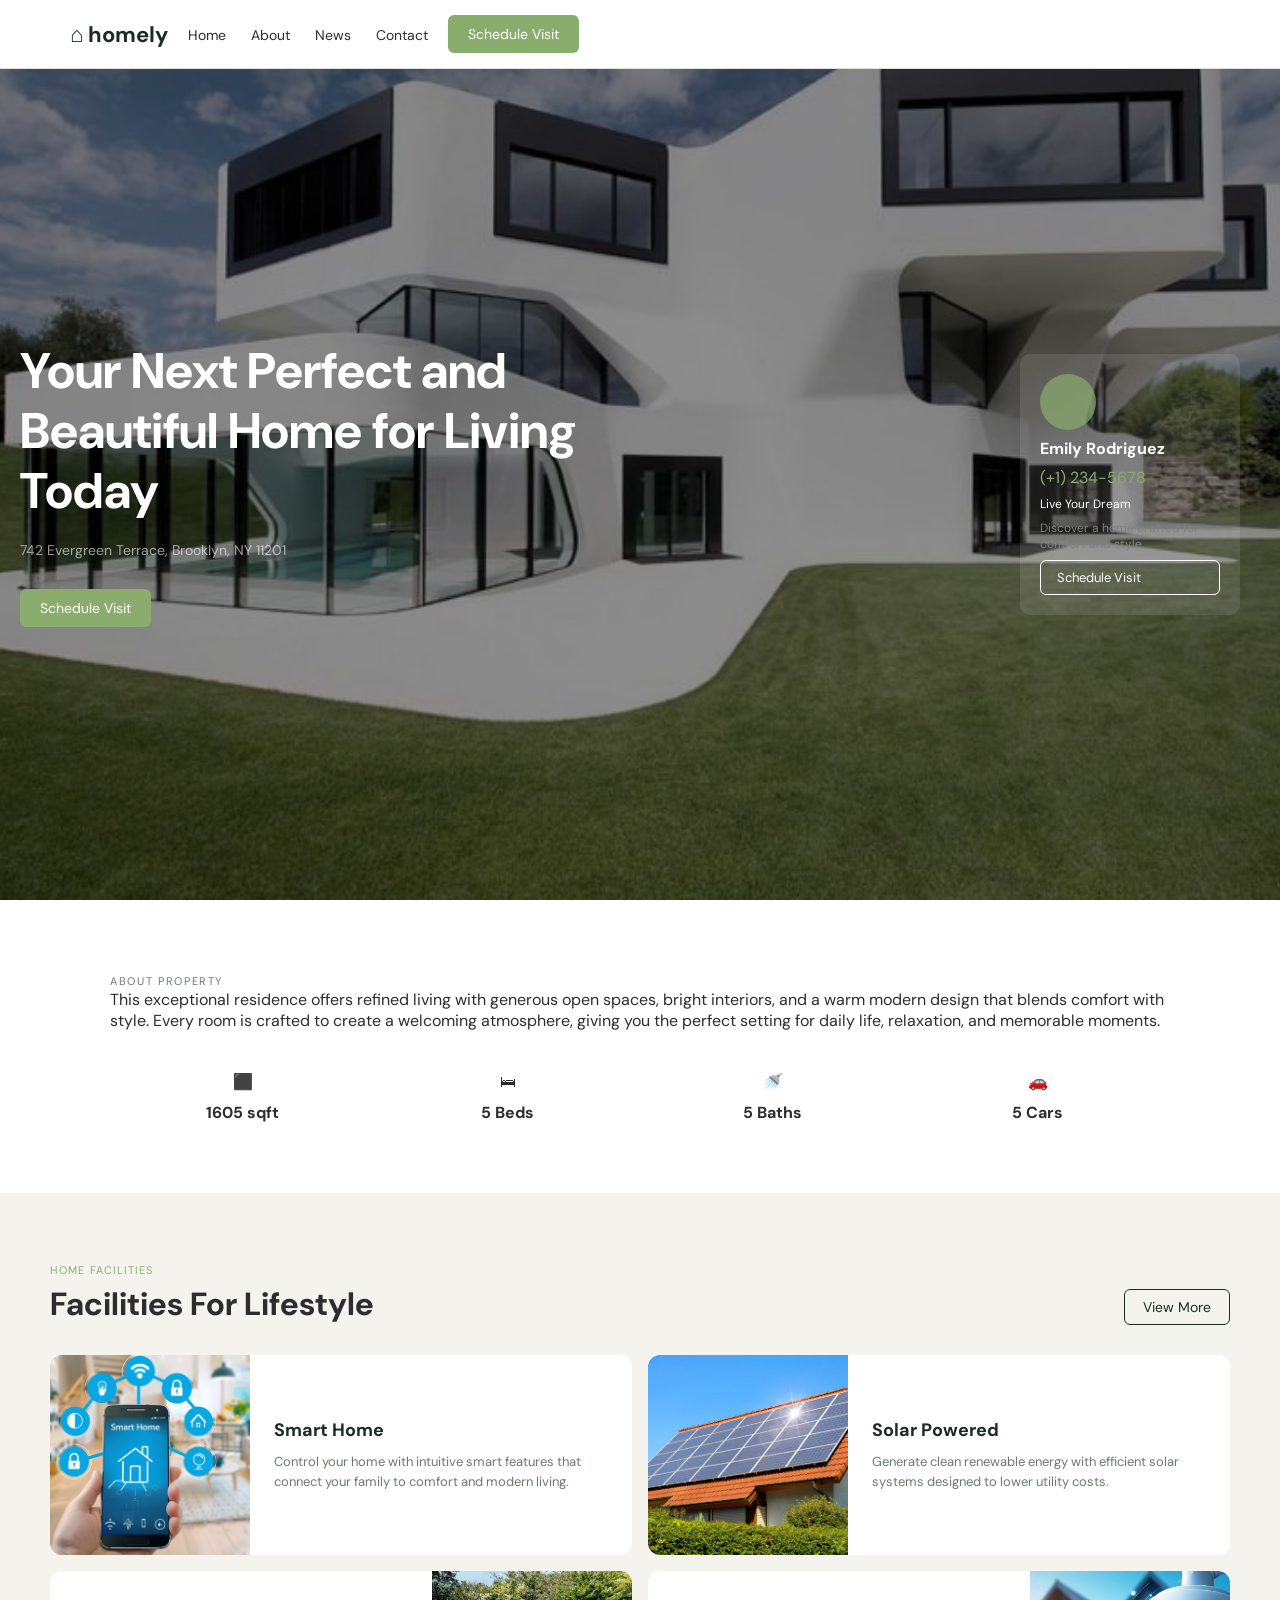
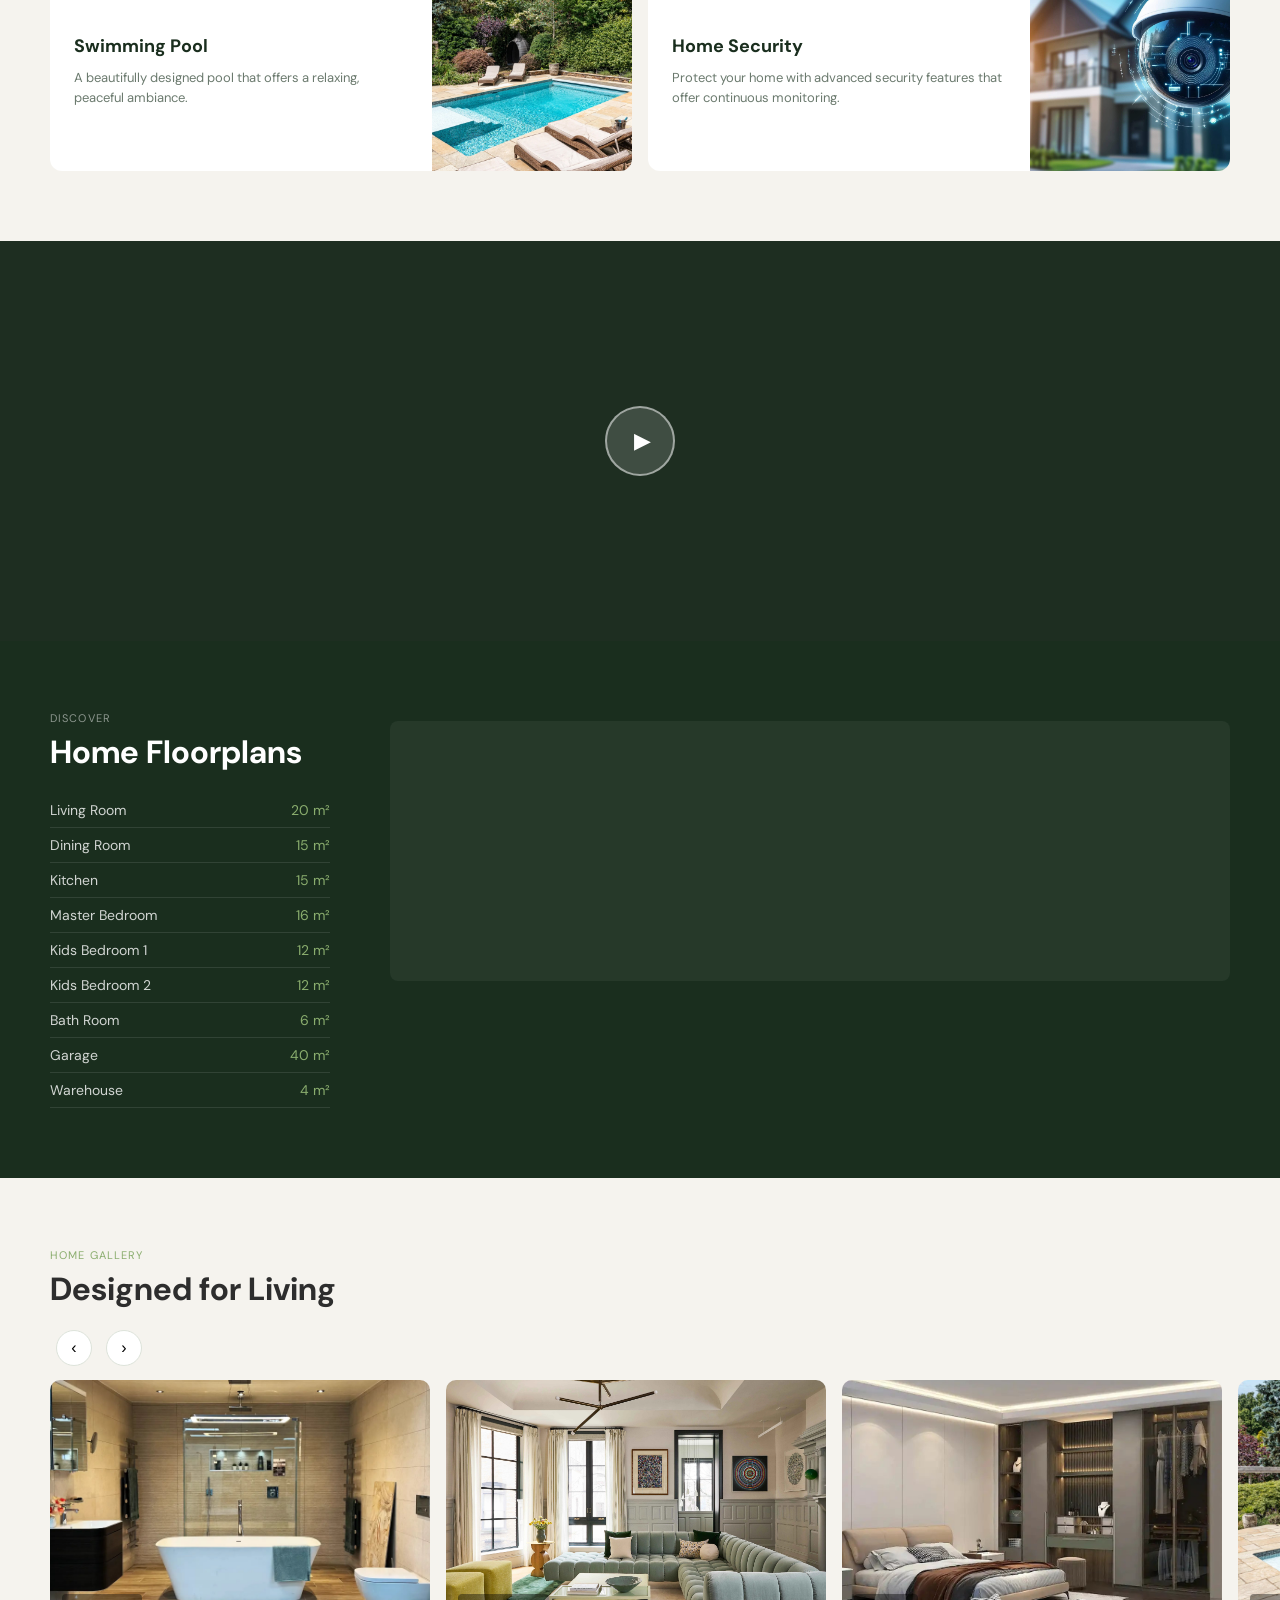
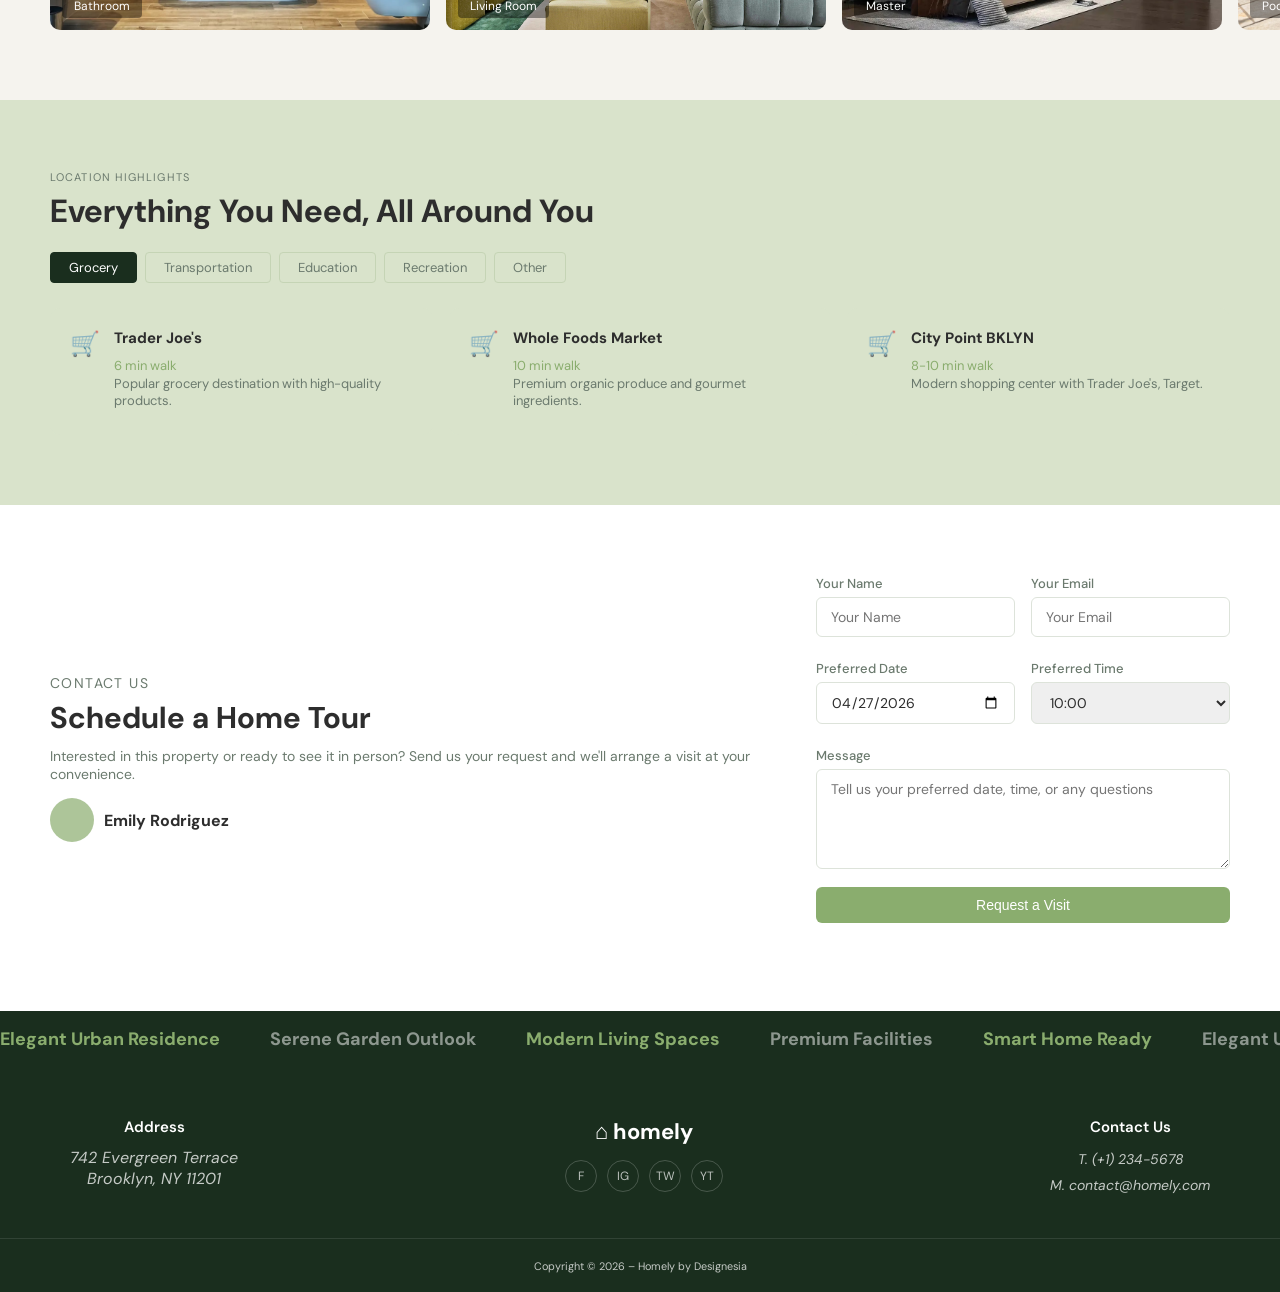
==== commit e2bbe487: "canvis en el html en general i el css" ====
--- a/index.html
+++ b/index.html
@@ -1,49 +1,52 @@
 <!DOCTYPE html>
-<html lang="es">
+<html lang="en">
 <head>
     <meta charset="UTF-8">
     <meta name="viewport" content="width=device-width, initial-scale=1.0">
-    <meta name="description" content="Homely - Tu próximo hogar perfecto">
+    <meta name="description" content="Homely - Your next perfect home. Modern residence at 742 Evergreen Terrace, Brooklyn. 4 bedrooms, smart home, solar powered, swimming pool.">
     <meta name="keywords" content="Casa, Inmobiliaria, Hogar, Homely">
     <link rel="preconnect" href="https://fonts.googleapis.com">
     <link rel="preconnect" href="https://fonts.gstatic.com" crossorigin>
     <link href="https://fonts.googleapis.com/css2?family=Playfair+Display:wght@600;700&family=DM+Sans:wght@300;400;500&display=swap" rel="stylesheet">
     <link rel="stylesheet" href="styles.css">
-    <title>Homely</title>
+    <title>Homely – Your Next Perfect Home | Brooklyn, NY</title>
 </head>
 <body>
 
-    <header id="header">
+    <a href="#main-content" class="skip-link">Skip to main content</a>
+
+    <header id="header" role="banner">
         <div class="nav-contenedor">
-            <a href="index.html" class="logo">⌂ homely</a>
-            <ul class="nav-links" id="nav-links">
-                <li><a href="index.html">Home</a></li>
-                <li><a href="about.html">About</a></li>
-                <li><a href="#">Gallery</a></li>
-                <li><a href="#">News</a></li>
-                <li><a href="contact.html" class="activo">Contact</a></li>
-            </ul>
+            <a href="index.html" class="logo" aria-label="Homely – Go to homepage">⌂ homely</a>
+            <nav aria-label="Main navigation">
+                <ul class="nav-links" id="nav-links">
+                    <li><a href="index.html" aria-current="page">Home</a></li>
+                    <li><a href="about.html">About</a></li>
+                    <li><a href="news.html">News</a></li>
+                    <li><a href="contact.html">Contact</a></li>
+                </ul>
+            </nav>
             <a href="contact.html" class="boton-verde">Schedule Visit</a>
-            <button class="hamburger" id="hamburger" aria-label="Abrir menú de navegación" aria-expanded="false" aria-controls="nav-links">☰</button>
+            <button class="hamburger" id="hamburger" aria-label="Open navigation menu" aria-expanded="false" aria-controls="nav-links">☰</button>
         </div>
     </header>
 
-    <main>
-
-        <section class="seccion-hero">
+    <main id="main-content">
+
+        <section class="seccion-hero" aria-labelledby="hero-heading">
             <div
                 class="hero-fondo"
                 role="img"
-                aria-label="Casa moderna con jardín y grandes ventanales"
+                aria-label="Modern house with garden and large windows"
                 style="background-image: url('assets/images/hero.png'); background-size: cover; background-position: center;"
             ></div>
             <div class="hero-texto">
-                <h1>Your Next Perfect and Beautiful Home for Living Today</h1>
+                <h1 id="hero-heading">Your Next Perfect and Beautiful Home for Living Today</h1>
                 <p>742 Evergreen Terrace, Brooklyn, NY 11201</p>
                 <a href="contact.html" class="boton-verde">Schedule Visit</a>
             </div>
-            <div class="hero-tarjeta" aria-label="Información del agente">
-                <div class="foto-agente" role="img" aria-label="Foto de Emily Rodriguez"></div>
+            <div class="hero-tarjeta" aria-label="Agent information">
+                <div class="foto-agente" role="img" aria-label="Photo of agent Emily Rodriguez"></div>
                 <p><b>Emily Rodriguez</b></p>
                 <p style="color:#8aad6e;">(+1) 234-5678</p>
                 <p style="font-size:12px;">Live Your Dream</p>
@@ -52,35 +55,36 @@
             </div>
         </section>
 
-        <section class="seccion-about" aria-label="Sobre la propiedad">
+        <section class="seccion-about" aria-labelledby="about-heading">
             <div class="about-inner">
-                <p class="label-blanco">About Property</p>
+                <p class="label-blanco" aria-hidden="true">About Property</p>
                 <article class="about-derecha">
+                    <h2 id="about-heading" class="sr-only">About the Property</h2>
                     <p>This exceptional residence offers refined living with generous open spaces, bright interiors, and a warm modern design that blends comfort with style. Every room is crafted to create a welcoming atmosphere, giving you the perfect setting for daily life, relaxation, and memorable moments.</p>
-                    <ul class="about-stats" aria-label="Características de la propiedad">
-                        <li>⬛ <b>1605 sqft</b></li>
-                        <li>🛏 <b>5 Beds</b></li>
-                        <li>🚿 <b>5 Baths</b></li>
-                        <li>🚗 <b>5 Cars</b></li>
+                    <ul class="about-stats" aria-label="Property features">
+                        <li><span aria-hidden="true">⬛</span> <b>1605 sqft</b></li>
+                        <li><span aria-hidden="true">🛏</span> <b>5 Beds</b></li>
+                        <li><span aria-hidden="true">🚿</span> <b>5 Baths</b></li>
+                        <li><span aria-hidden="true">🚗</span> <b>5 Cars</b></li>
                     </ul>
                 </article>
             </div>
         </section>
 
-        <section class="seccion-facilities" aria-label="Instalaciones de la propiedad">
+        <section class="seccion-facilities" aria-labelledby="facilities-heading">
             <div class="facilities-cabecera">
                 <div>
                     <p class="label-verde">Home Facilities</p>
-                    <h2>Facilities For Lifestyle</h2>
-                </div>
-                <a href="#" class="boton-outline2">View More</a>
+                    <h2 id="facilities-heading">Facilities For Lifestyle</h2>
+                </div>
+                <a href="about.html" class="boton-outline2">View More</a>
             </div>
             <div class="facilities-grid">
                 <article class="fac-caja fac-ancha">
                     <div
                         class="fac-imagen"
                         role="img"
-                        aria-label="Smart Home: control del hogar desde el móvil"
+                        aria-label="Smart Home: controlling the home from a smartphone"
                         style="background-image: url('assets/images/smart-home.png'); background-size: cover; background-position: center;"
                     ></div>
                     <div>
@@ -92,7 +96,7 @@
                     <div
                         class="fac-imagen"
                         role="img"
-                        aria-label="Solar Powered: paneles solares en el tejado"
+                        aria-label="Solar Powered: solar panels on the roof"
                         style="background-image: url('assets/images/solar.png'); background-size: cover; background-position: center;"
                     ></div>
                     <div>
@@ -100,7 +104,7 @@
                         <p>Generate clean renewable energy with efficient solar systems designed to lower utility costs.</p>
                     </div>
                 </article>
-                <article class="fac-caja fac-ancha">
+                <article class="fac-caja fac-ancha fac-invertida">
                     <div>
                         <h3>Swimming Pool</h3>
                         <p>A beautifully designed pool that offers a relaxing, peaceful ambiance.</p>
@@ -108,11 +112,11 @@
                     <div
                         class="fac-imagen"
                         role="img"
-                        aria-label="Swimming Pool: piscina exterior con jardín"
+                        aria-label="Swimming Pool: outdoor pool surrounded by garden"
                         style="background-image: url('assets/images/piscina.png'); background-size: cover; background-position: center;"
                     ></div>
                 </article>
-                <article class="fac-caja fac-ancha">
+                <article class="fac-caja fac-ancha fac-invertida">
                     <div>
                         <h3>Home Security</h3>
                         <p>Protect your home with advanced security features that offer continuous monitoring.</p>
@@ -120,24 +124,24 @@
                     <div
                         class="fac-imagen"
                         role="img"
-                        aria-label="Home Security: cámara de seguridad inteligente"
+                        aria-label="Home Security: smart security camera"
                         style="background-image: url('assets/images/seguridad.png'); background-size: cover; background-position: center;"
                     ></div>
                 </article>
             </div>
         </section>
 
-        <section class="seccion-video" aria-label="Vídeo de la propiedad">
-            <div class="video-fondo" role="img" aria-label="Exterior de la propiedad con piscina y jardín"></div>
-            <button class="boton-play" aria-label="Reproducir vídeo de la propiedad">▶</button>
-        </section>
-
-        <section class="seccion-planos" aria-label="Planos de la propiedad">
+        <section class="seccion-video" aria-label="Property video">
+            <div class="video-fondo" role="img" aria-label="Exterior of the property with pool and garden"></div>
+            <button class="boton-play" aria-label="Play property video" type="button">▶</button>
+        </section>
+
+        <section class="seccion-planos" aria-labelledby="floorplan-heading">
             <div class="planos-inner">
                 <div>
-                    <p style="color: rgba(255,255,255,0.5); font-size:11px; letter-spacing:0.1em; text-transform:uppercase; margin-bottom:6px;">Discover</p>
-                    <h2 style="color:white; font-size:32px;">Home Floorplans</h2>
-                    <ul class="planos-lista" aria-label="Distribución de habitaciones">
+                    <p style="color: rgba(255,255,255,0.5); font-size:11px; letter-spacing:0.1em; text-transform:uppercase; margin-bottom:6px;" aria-hidden="true">Discover</p>
+                    <h2 id="floorplan-heading" style="color:white; font-size:32px;">Home Floorplans</h2>
+                    <ul class="planos-lista" aria-label="Room distribution">
                         <li><span>Living Room</span><span>20 m²</span></li>
                         <li><span>Dining Room</span><span>15 m²</span></li>
                         <li><span>Kitchen</span><span>15 m²</span></li>
@@ -150,58 +154,62 @@
                     </ul>
                 </div>
                 <div class="planos-derecha">
-                    <div class="plano-imagen" role="img" aria-label="Plano de la planta principal"></div>
-                </div>
-            </div>
-        </section>
-
-        <section class="seccion-galeria" aria-label="Galería de imágenes de la propiedad">
+                    <div class="plano-imagen" role="img" aria-label="Main floor plan of the property"></div>
+                </div>
+            </div>
+        </section>
+
+        <section class="seccion-galeria" aria-labelledby="gallery-heading">
             <div class="galeria-interior">
                 <div class="galeria-cabecera">
                     <p class="label-verde">Home Gallery</p>
-                    <h2>Designed for Living</h2>
-                </div>
-                <div class="galeria-track" id="galeria-track">
-                <article
-                    class="galeria-item"
-                    role="img"
-                    aria-label="Baño principal moderno con bañera exenta"
-                    style="background-image: url('assets/images/bathroom.png'); background-size: cover; background-position: center;"
-                ><span class="galeria-label">Bathroom</span></article>
-                <article
-                    class="galeria-item"
-                    role="img"
-                    aria-label="Salón amplio con sofá seccional verde"
-                    style="background-image: url('assets/images/living-room.png'); background-size: cover; background-position: center;"
-                ><span class="galeria-label">Living Room</span></article>
-                <article
-                    class="galeria-item"
-                    role="img"
-                    aria-label="Dormitorio principal con vestidor integrado"
-                    style="background-image: url('assets/images/master.png'); background-size: cover; background-position: center;"
-                ><span class="galeria-label">Master</span></article>
-                <article
-                    class="galeria-item"
-                    role="img"
-                    aria-label="Piscina exterior rodeada de vegetación"
-                    style="background-image: url('assets/images/piscina.png'); background-size: cover; background-position: center;"
-                ><span class="galeria-label">Pool</span></article>
-                </div>
-            </div>
-        </section>
-
-        <section class="seccion-localizacion" aria-label="Puntos de interés cercanos">
+                    <h2 id="gallery-heading">Designed for Living</h2>
+                </div>
+                <div class="galeria-controles">
+                    <button id="btn-anterior" class="boton-flecha" aria-label="Previous image" type="button">‹</button>
+                    <button id="btn-siguiente" class="boton-flecha" aria-label="Next image" type="button">›</button>
+                </div>
+                <div class="galeria-track" id="galeria-track" role="list" aria-label="Property image gallery">
+                    <article
+                        class="galeria-item"
+                        role="listitem"
+                        aria-label="Modern master bathroom with freestanding tub"
+                        style="background-image: url('assets/images/bathroom.png'); background-size: cover; background-position: center;"
+                    ><span class="galeria-label" aria-hidden="true">Bathroom</span></article>
+                    <article
+                        class="galeria-item"
+                        role="listitem"
+                        aria-label="Spacious living room with sectional sofa"
+                        style="background-image: url('assets/images/living-room.png'); background-size: cover; background-position: center;"
+                    ><span class="galeria-label" aria-hidden="true">Living Room</span></article>
+                    <article
+                        class="galeria-item"
+                        role="listitem"
+                        aria-label="Master bedroom with walk-in wardrobe"
+                        style="background-image: url('assets/images/master.png'); background-size: cover; background-position: center;"
+                    ><span class="galeria-label" aria-hidden="true">Master</span></article>
+                    <article
+                        class="galeria-item"
+                        role="listitem"
+                        aria-label="Outdoor pool surrounded by landscaping"
+                        style="background-image: url('assets/images/piscina.png'); background-size: cover; background-position: center;"
+                    ><span class="galeria-label" aria-hidden="true">Pool</span></article>
+                </div>
+            </div>
+        </section>
+
+        <section class="seccion-localizacion" aria-labelledby="location-heading">
             <div class="localizacion-inner">
-                <p style="font-size:11px; letter-spacing:0.1em; text-transform:uppercase; color:#6b7a6e; margin-bottom:6px;">Location Highlights</p>
-                <h2>Everything You Need, All Around You</h2>
-                <div class="loc-tabs" role="list" aria-label="Categorías de lugares cercanos">
-                    <div class="loc-tab loc-tab-activo" role="listitem">Grocery</div>
-                    <div class="loc-tab" role="listitem">Transportation</div>
-                    <div class="loc-tab" role="listitem">Education</div>
-                    <div class="loc-tab" role="listitem">Recreation</div>
-                    <div class="loc-tab" role="listitem">Other</div>
-                </div>
-                <div class="loc-cajas">
+                <p style="font-size:11px; letter-spacing:0.1em; text-transform:uppercase; color:#6b7a6e; margin-bottom:6px;" aria-hidden="true">Location Highlights</p>
+                <h2 id="location-heading">Everything You Need, All Around You</h2>
+                <div class="loc-tabs" role="tablist" aria-label="Nearby place categories">
+                    <button class="loc-tab loc-tab-activo" role="tab" aria-selected="true" aria-controls="loc-panel">Grocery</button>
+                    <button class="loc-tab" role="tab" aria-selected="false">Transportation</button>
+                    <button class="loc-tab" role="tab" aria-selected="false">Education</button>
+                    <button class="loc-tab" role="tab" aria-selected="false">Recreation</button>
+                    <button class="loc-tab" role="tab" aria-selected="false">Other</button>
+                </div>
+                <div class="loc-cajas" id="loc-panel" role="tabpanel">
                     <article class="loc-caja">
                         <span style="font-size:24px;" aria-hidden="true">🛒</span>
                         <div>
@@ -230,39 +238,39 @@
             </div>
         </section>
 
-        <section class="seccion-contacto-preview" aria-label="Contacto y reserva de visita">
+        <section class="seccion-contacto-preview" aria-labelledby="contact-heading">
             <div class="contacto-preview-inner">
                 <div>
                     <p class="label-verde">Contact Us</p>
-                    <h2>Schedule a Home Tour</h2>
+                    <h2 id="contact-heading">Schedule a Home Tour</h2>
                     <p>Interested in this property or ready to see it in person? Send us your request and we'll arrange a visit at your convenience.</p>
                     <div style="display:flex; align-items:center; gap:10px; margin-top:15px;">
-                        <div class="foto-agente" style="width:44px; height:44px;" role="img" aria-label="Foto de Emily Rodriguez"></div>
+                        <div class="foto-agente" style="width:44px; height:44px;" role="img" aria-label="Photo of Emily Rodriguez"></div>
                         <b>Emily Rodriguez</b>
                     </div>
                 </div>
                 <div class="formulario-derecha">
-                    <form id="formulario-contacto" novalidate aria-label="Formulario de reserva de visita">
+                    <form id="formulario-contacto" novalidate aria-label="Visit request form">
                         <div class="fila-formulario">
                             <div class="campo">
-                                <label for="nombre"></label>
-                                <input type="text" id="nombre" name="nombre" placeholder="Your Name" aria-required="true">
+                                <label for="nombre">Your Name</label>
+                                <input type="text" id="nombre" name="nombre" placeholder="Your Name" aria-required="true" autocomplete="name">
                                 <span class="error-texto" id="error-nombre" role="alert" aria-live="polite"></span>
                             </div>
                             <div class="campo">
-                                <label for="email"></label>
-                                <input type="email" id="email" name="email" placeholder="Your Email" aria-required="true">
+                                <label for="email">Your Email</label>
+                                <input type="email" id="email" name="email" placeholder="Your Email" aria-required="true" autocomplete="email">
                                 <span class="error-texto" id="error-email" role="alert" aria-live="polite"></span>
                             </div>
                         </div>
                         <div class="fila-formulario">
                             <div class="campo">
-                                <label for="fecha"></label>
+                                <label for="fecha">Preferred Date</label>
                                 <input type="date" id="fecha" name="fecha" value="2026-04-27" aria-required="true">
                                 <span class="error-texto" id="error-fecha" role="alert" aria-live="polite"></span>
                             </div>
                             <div class="campo">
-                                <label for="hora"></label>
+                                <label for="hora">Preferred Time</label>
                                 <select id="hora" name="hora" aria-required="true">
                                     <option value="09:00">09:00</option>
                                     <option value="10:00" selected>10:00</option>
@@ -275,7 +283,7 @@
                             </div>
                         </div>
                         <div class="campo">
-                            <label for="mensaje"></label>
+                            <label for="mensaje">Message</label>
                             <textarea id="mensaje" name="mensaje" placeholder="Tell us your preferred date, time, or any questions" rows="4"></textarea>
                         </div>
                         <button type="submit" class="boton-verde">Request a Visit</button>
@@ -300,28 +308,36 @@
 
     </main>
 
-<footer>
-    <div class="footer-grid">
-        <div style="text-align:center;">
-            <h4>Address</h4>
-            <p>742 Evergreen Terrace<br>Brooklyn, NY 11201</p>
+    <footer role="contentinfo">
+        <div class="footer-grid">
+            <div style="text-align:center;">
+                <h2 class="footer-heading">Address</h2>
+                <address>742 Evergreen Terrace<br>Brooklyn, NY 11201</address>
+            </div>
+            <div style="text-align:center;">
+                <a href="index.html" class="logo" style="color:white;" aria-label="Homely – Go to homepage">⌂ homely</a>
+                <nav aria-label="Social media links">
+                    <div class="footer-social">
+                        <a href="#" aria-label="Facebook">f</a>
+                        <a href="#" aria-label="Instagram">ig</a>
+                        <a href="#" aria-label="Twitter / X">tw</a>
+                        <a href="#" aria-label="YouTube">yt</a>
+                    </div>
+                </nav>
+            </div>
+            <div style="text-align:center;">
+                <h2 class="footer-heading">Contact Us</h2>
+                <address>
+                    <p>T. (+1) 234-5678</p>
+                    <p>M. <a href="mailto:contact@homely.com" style="color:inherit;">contact@homely.com</a></p>
+                </address>
+            </div>
         </div>
-        <div style="text-align:center;">
-            <a href="index.html" class="logo" style="color:white;" aria-label="Homely - Ir a inicio">⌂ homely</a>
-            <div class="footer-social">
-                <a href="#" aria-label="Facebook">f</a>
-                <a href="#" aria-label="Instagram">ig</a>
-                <a href="#" aria-label="Twitter">tw</a>
-                <a href="#" aria-label="YouTube">yt</a>
-            </div>
+        <div class="footer-inferior">
+            <p><small>Copyright &copy; 2026 – Homely by Designesia</small></p>
         </div>
-        <div style="text-align:center;">
-            <h4>Contact Us</h4>
-            <p>T. (+1) 234-5678</p>
-            <p>M. contact@homely.com</p>
-        </div>
-    </div>
-    <div class="footer-inferior">
-        <p>Copyright 2026 - Homely by Designesia</p>
-    </div>
-</footer>+    </footer>
+
+    <script src="script.js"></script>
+</body>
+</html>
--- a/styles.css
+++ b/styles.css
@@ -969,4 +969,84 @@
         padding-bottom: 20px;
         margin-bottom: 20px;
     }
+}
+
+.skip-link {
+    position: absolute;
+    top: -100px;
+    left: 16px;
+    background: #1a2e1e;
+    color: white;
+    padding: 10px 18px;
+    border-radius: 0 0 6px 6px;
+    font-size: 14px;
+    z-index: 9999;
+    transition: top 0.2s;
+}
+.skip-link:focus {
+    top: 0;
+    outline: 3px solid #8aad6e;
+    outline-offset: 2px;
+}
+
+.sr-only {
+    position: absolute;
+    width: 1px;
+    height: 1px;
+    padding: 0;
+    margin: -1px;
+    overflow: hidden;
+    clip: rect(0,0,0,0);
+    white-space: nowrap;
+    border: 0;
+}
+
+a:focus-visible,
+button:focus-visible,
+input:focus-visible,
+select:focus-visible,
+textarea:focus-visible {
+    outline: 3px solid #8aad6e;
+    outline-offset: 2px;
+}
+
+.breadcrumb {
+    list-style: none;
+    display: flex;
+    gap: 6px;
+    align-items: center;
+    color: rgba(255,255,255,0.7);
+    font-size: 14px;
+}
+.breadcrumb li + li::before {
+    content: '›';
+    margin-right: 6px;
+}
+.breadcrumb a {
+    color: rgba(255,255,255,0.7);
+}
+
+.footer-heading {
+    color: white;
+    margin-bottom: 10px;
+    font-size: 15px;
+    font-weight: 600;
+}
+
+.loc-tab {
+    cursor: pointer;
+    font-family: 'DM Sans', sans-serif;
+    border-radius: 4px;
+}
+
+.galeria-controles {
+    display: flex;
+    gap: 8px;
+    margin-bottom: 14px;
+}
+
+.campo label {
+    font-size: 13px;
+    font-weight: 500;
+    color: #6b7a6e;
 }
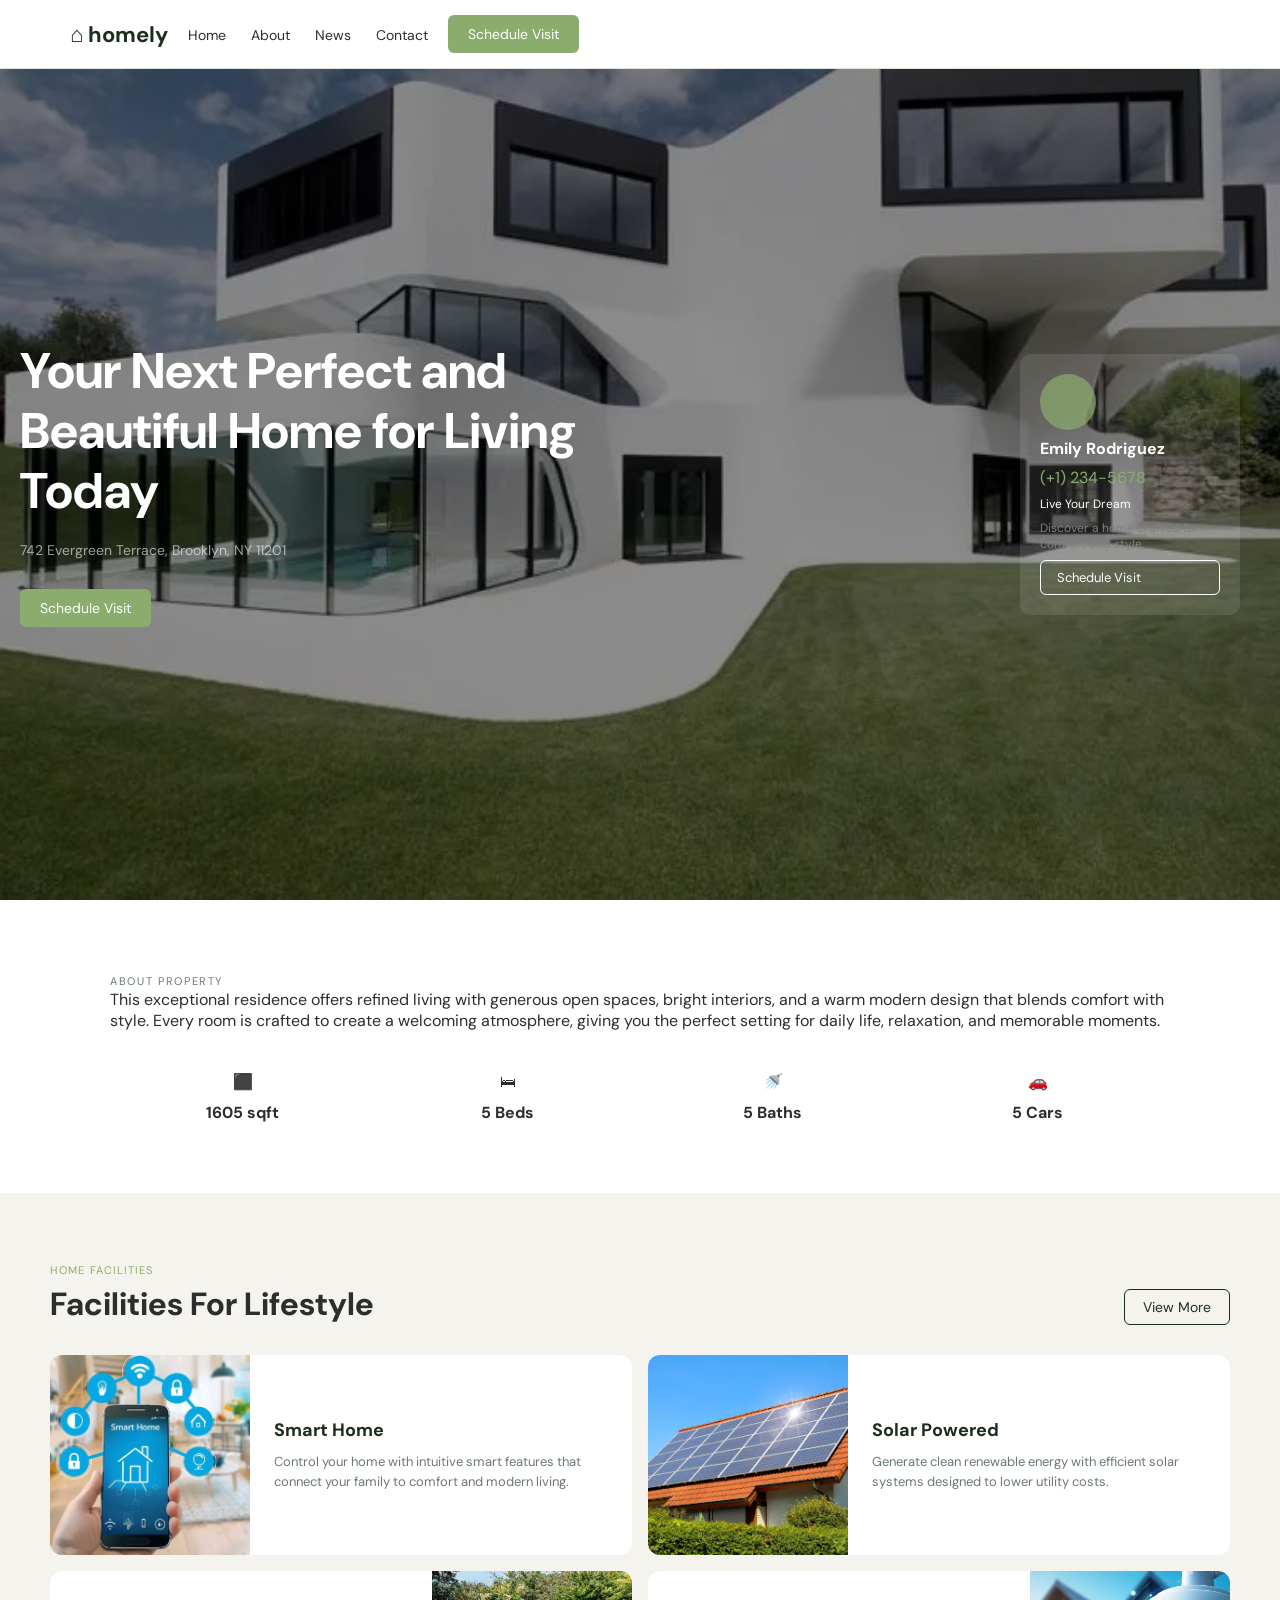
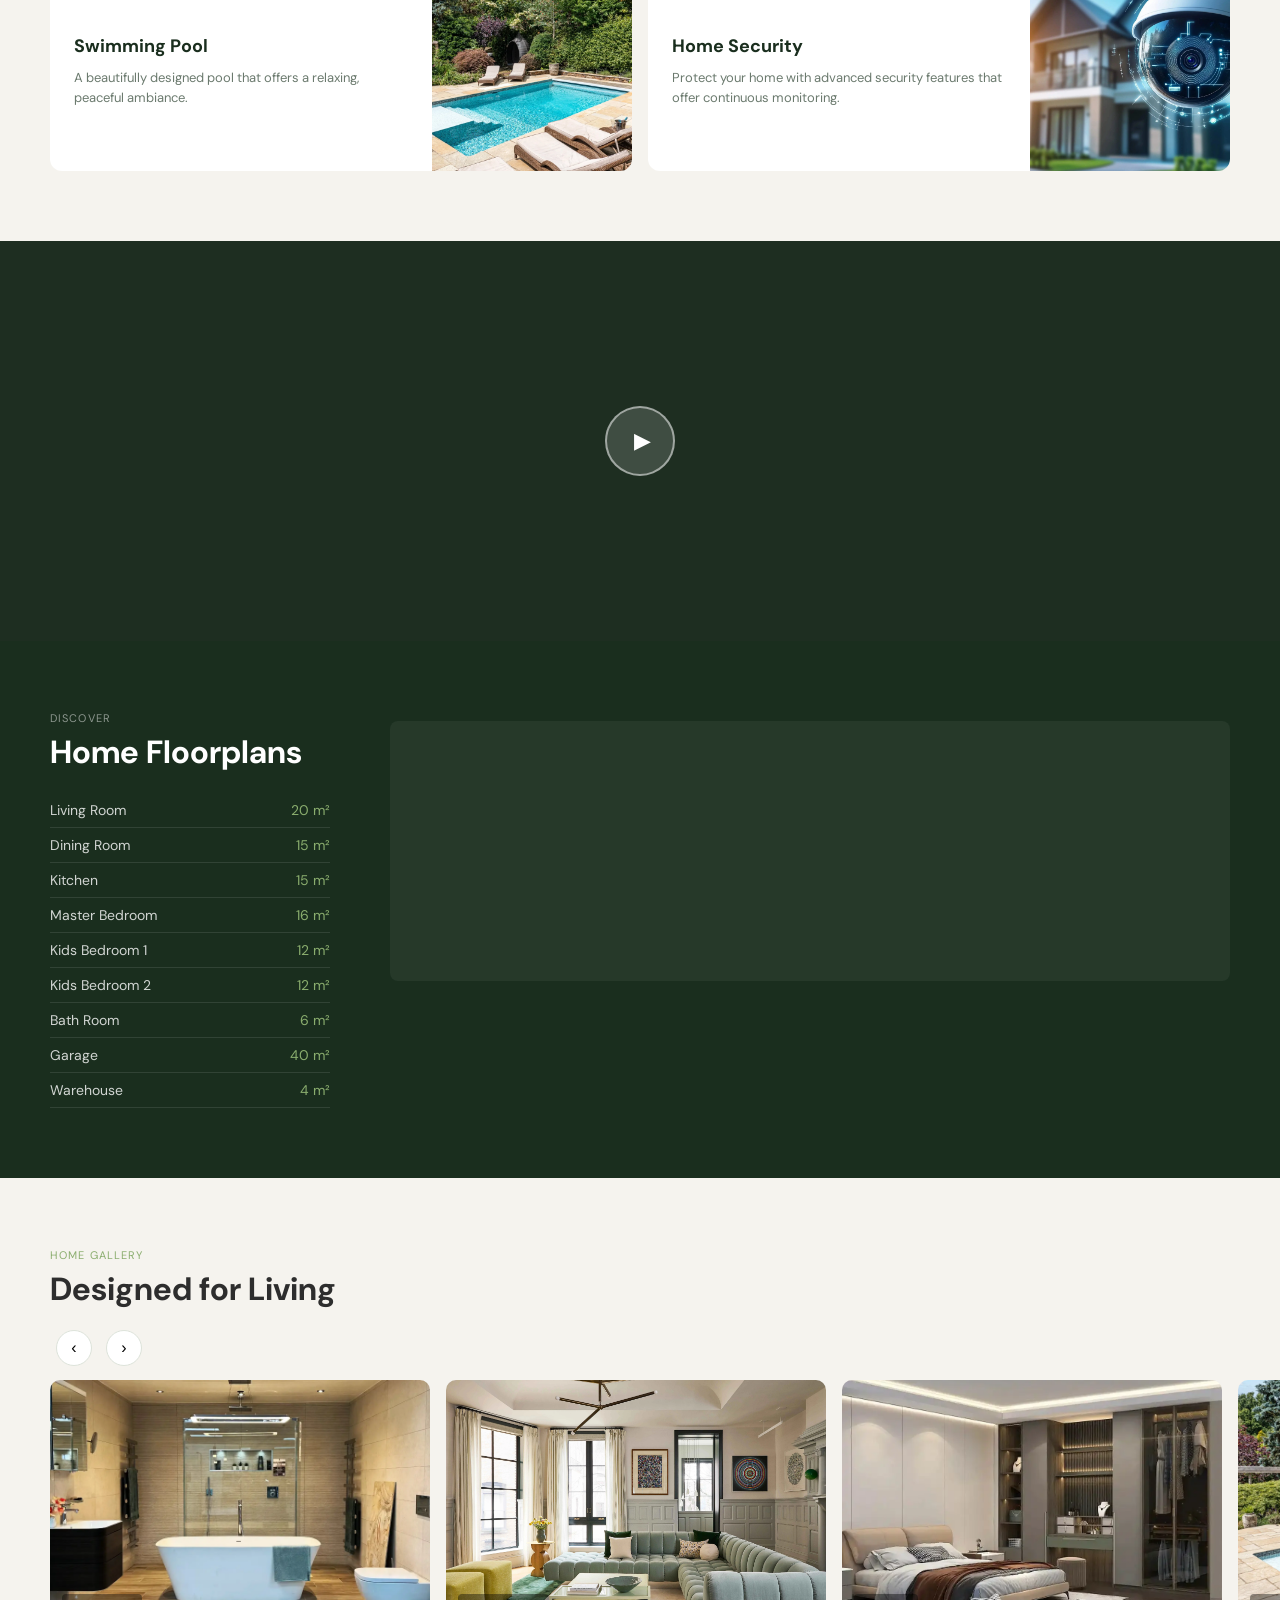
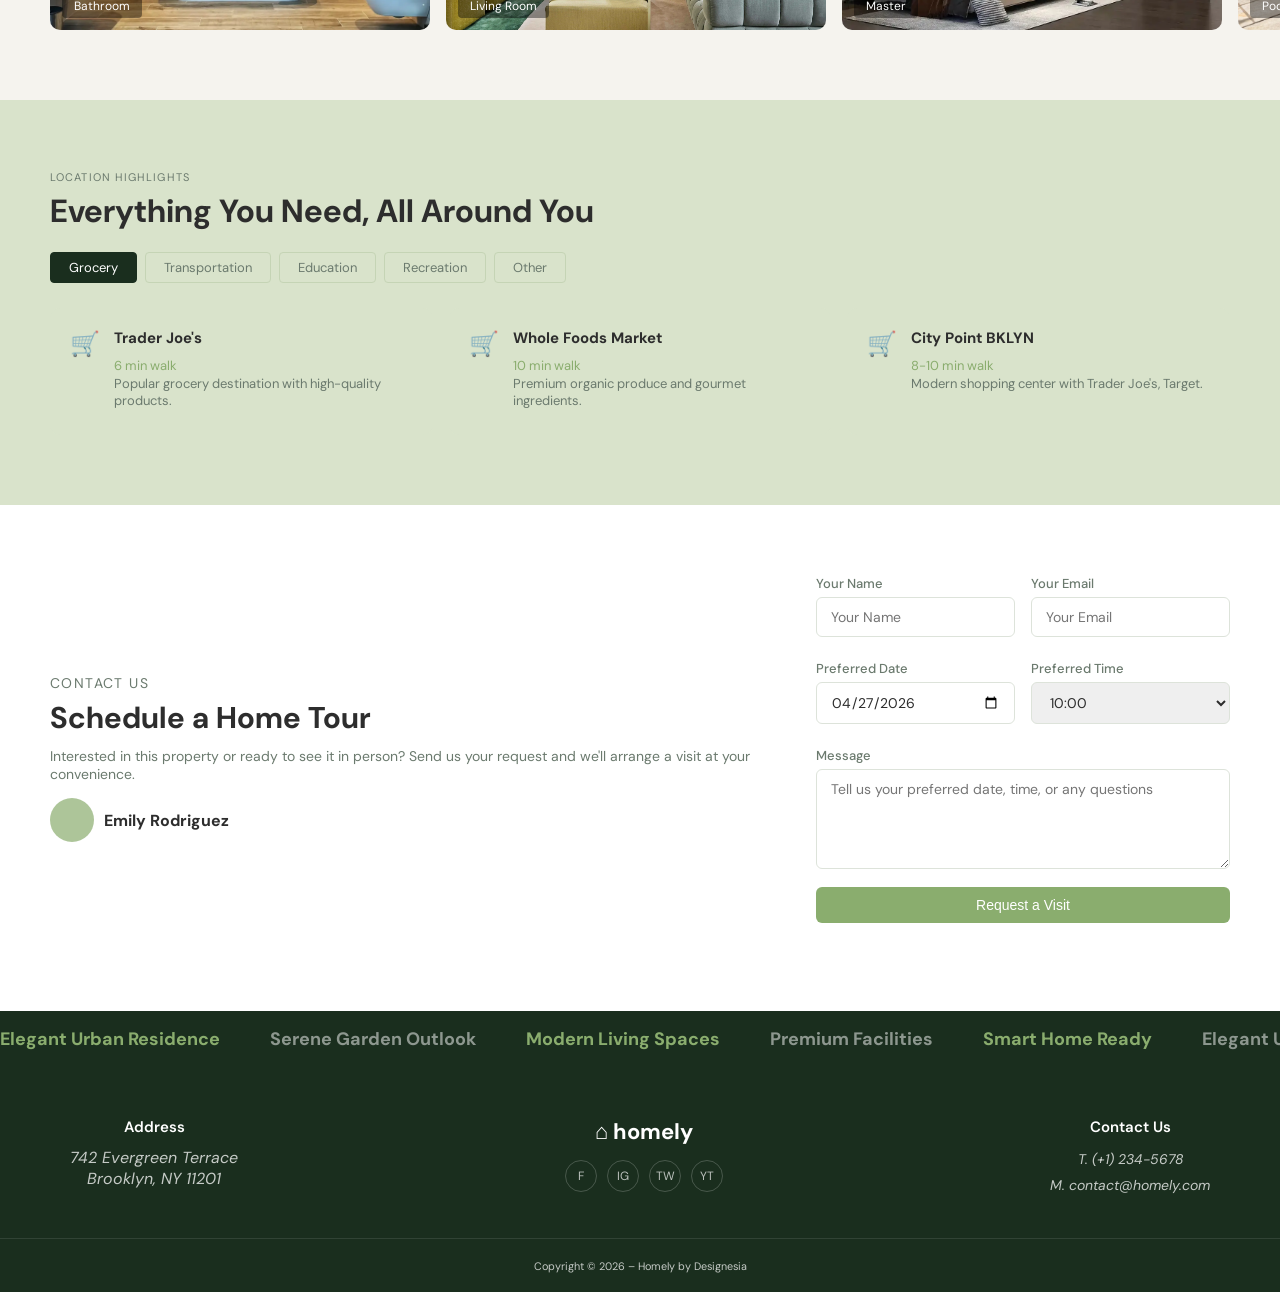
==== commit 931df1a6: "canvis i millora en imatges i rendiment" ====
--- a/index.html
+++ b/index.html
@@ -7,7 +7,9 @@
     <meta name="keywords" content="Casa, Inmobiliaria, Hogar, Homely">
     <link rel="preconnect" href="https://fonts.googleapis.com">
     <link rel="preconnect" href="https://fonts.gstatic.com" crossorigin>
-    <link href="https://fonts.googleapis.com/css2?family=Playfair+Display:wght@600;700&family=DM+Sans:wght@300;400;500&display=swap" rel="stylesheet">
+    <link rel="preload" as="style" href="https://fonts.googleapis.com/css2?family=Playfair+Display:wght@600;700&family=DM+Sans:wght@300;400;500&display=swap">
+    <link rel="stylesheet" href="https://fonts.googleapis.com/css2?family=Playfair+Display:wght@600;700&family=DM+Sans:wght@300;400;500&display=swap" media="print" onload="this.media='all'">
+    <noscript><link rel="stylesheet" href="https://fonts.googleapis.com/css2?family=Playfair+Display:wght@600;700&family=DM+Sans:wght@300;400;500&display=swap"></noscript>
     <link rel="stylesheet" href="styles.css">
     <title>Homely – Your Next Perfect Home | Brooklyn, NY</title>
 </head>
@@ -38,7 +40,7 @@
                 class="hero-fondo"
                 role="img"
                 aria-label="Modern house with garden and large windows"
-                style="background-image: url('assets/images/hero.png'); background-size: cover; background-position: center;"
+                style="background-image: url('assets/images/hero.webp'); background-size: cover; background-position: center;"
             ></div>
             <div class="hero-texto">
                 <h1 id="hero-heading">Your Next Perfect and Beautiful Home for Living Today</h1>
@@ -85,7 +87,7 @@
                         class="fac-imagen"
                         role="img"
                         aria-label="Smart Home: controlling the home from a smartphone"
-                        style="background-image: url('assets/images/smart-home.png'); background-size: cover; background-position: center;"
+                        style="background-image: url('assets/images/smart-home.webp'); background-size: cover; background-position: center;"
                     ></div>
                     <div>
                         <h3>Smart Home</h3>
@@ -97,7 +99,7 @@
                         class="fac-imagen"
                         role="img"
                         aria-label="Solar Powered: solar panels on the roof"
-                        style="background-image: url('assets/images/solar.png'); background-size: cover; background-position: center;"
+                        style="background-image: url('assets/images/solar.webp'); background-size: cover; background-position: center;"
                     ></div>
                     <div>
                         <h3>Solar Powered</h3>
@@ -113,7 +115,7 @@
                         class="fac-imagen"
                         role="img"
                         aria-label="Swimming Pool: outdoor pool surrounded by garden"
-                        style="background-image: url('assets/images/piscina.png'); background-size: cover; background-position: center;"
+                        style="background-image: url('assets/images/piscina.webp'); background-size: cover; background-position: center;"
                     ></div>
                 </article>
                 <article class="fac-caja fac-ancha fac-invertida">
@@ -125,7 +127,7 @@
                         class="fac-imagen"
                         role="img"
                         aria-label="Home Security: smart security camera"
-                        style="background-image: url('assets/images/seguridad.png'); background-size: cover; background-position: center;"
+                        style="background-image: url('assets/images/seguridad.webp'); background-size: cover; background-position: center;"
                     ></div>
                 </article>
             </div>
@@ -174,25 +176,25 @@
                         class="galeria-item"
                         role="listitem"
                         aria-label="Modern master bathroom with freestanding tub"
-                        style="background-image: url('assets/images/bathroom.png'); background-size: cover; background-position: center;"
+                        style="background-image: url('assets/images/bathroom.webp'); background-size: cover; background-position: center;"
                     ><span class="galeria-label" aria-hidden="true">Bathroom</span></article>
                     <article
                         class="galeria-item"
                         role="listitem"
                         aria-label="Spacious living room with sectional sofa"
-                        style="background-image: url('assets/images/living-room.png'); background-size: cover; background-position: center;"
+                        style="background-image: url('assets/images/living-room.webp'); background-size: cover; background-position: center;"
                     ><span class="galeria-label" aria-hidden="true">Living Room</span></article>
                     <article
                         class="galeria-item"
                         role="listitem"
                         aria-label="Master bedroom with walk-in wardrobe"
-                        style="background-image: url('assets/images/master.png'); background-size: cover; background-position: center;"
+                        style="background-image: url('assets/images/master.webp'); background-size: cover; background-position: center;"
                     ><span class="galeria-label" aria-hidden="true">Master</span></article>
                     <article
                         class="galeria-item"
                         role="listitem"
                         aria-label="Outdoor pool surrounded by landscaping"
-                        style="background-image: url('assets/images/piscina.png'); background-size: cover; background-position: center;"
+                        style="background-image: url('assets/images/piscina.webp'); background-size: cover; background-position: center;"
                     ><span class="galeria-label" aria-hidden="true">Pool</span></article>
                 </div>
             </div>
--- a/styles.css
+++ b/styles.css
@@ -831,6 +831,7 @@
     right: 0;
     background: linear-gradient(to top, rgba(0,0,0,0.7) 0%, transparent 100%);
     padding: 40px 16px 16px 16px;
+    color: white;
 }
 
 .news-overlay h2 {
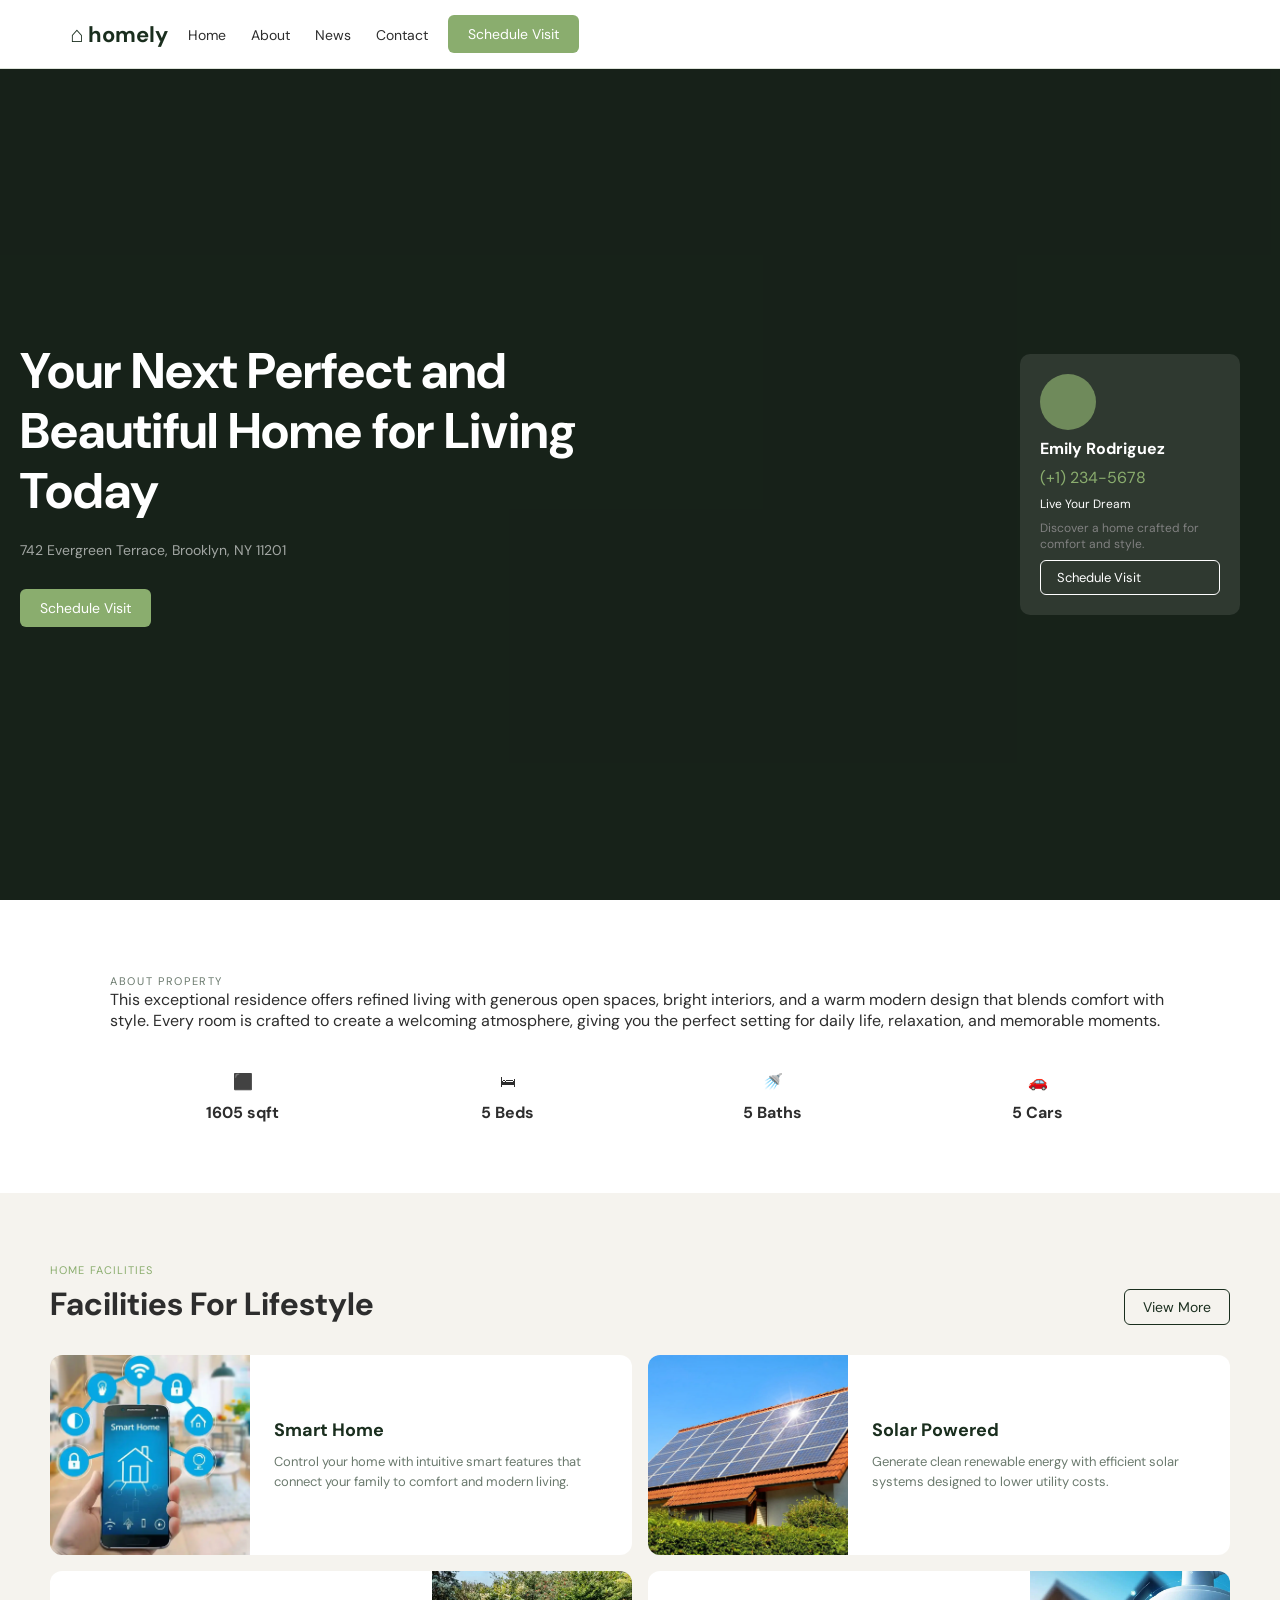
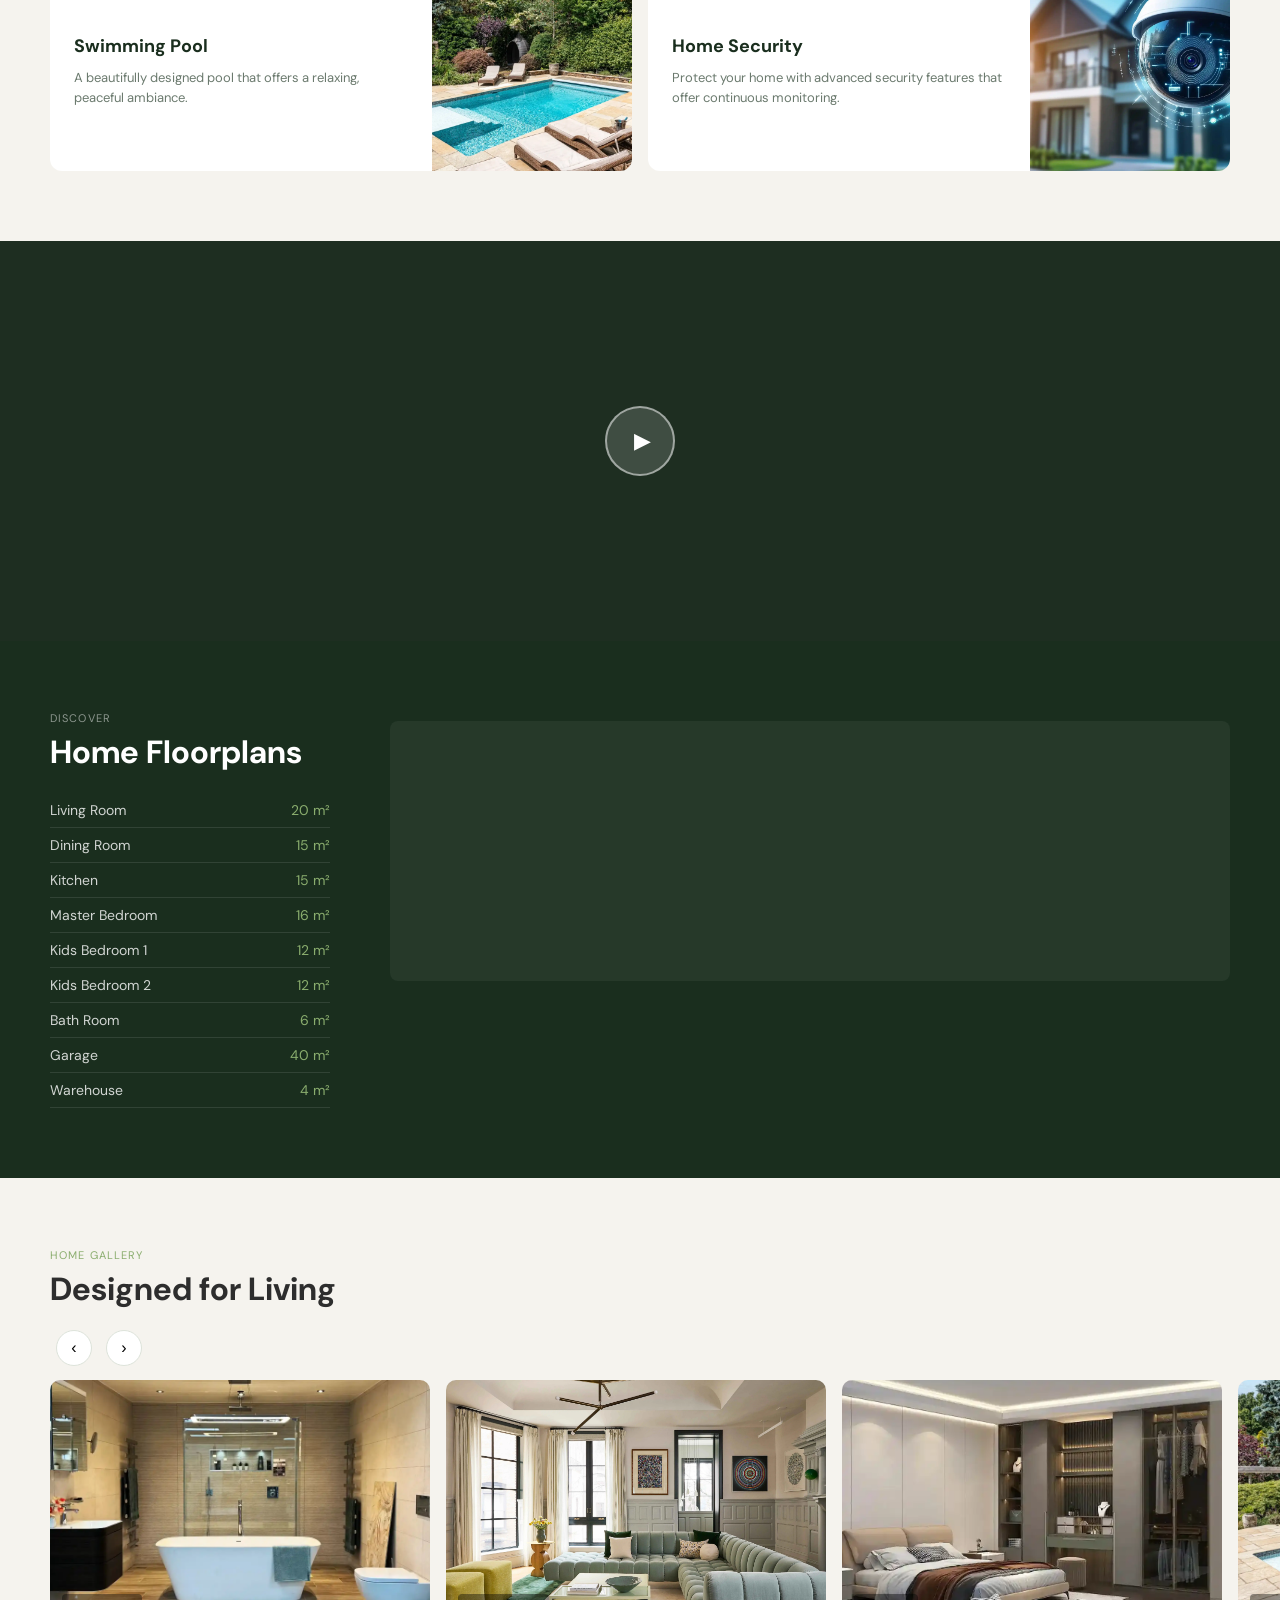
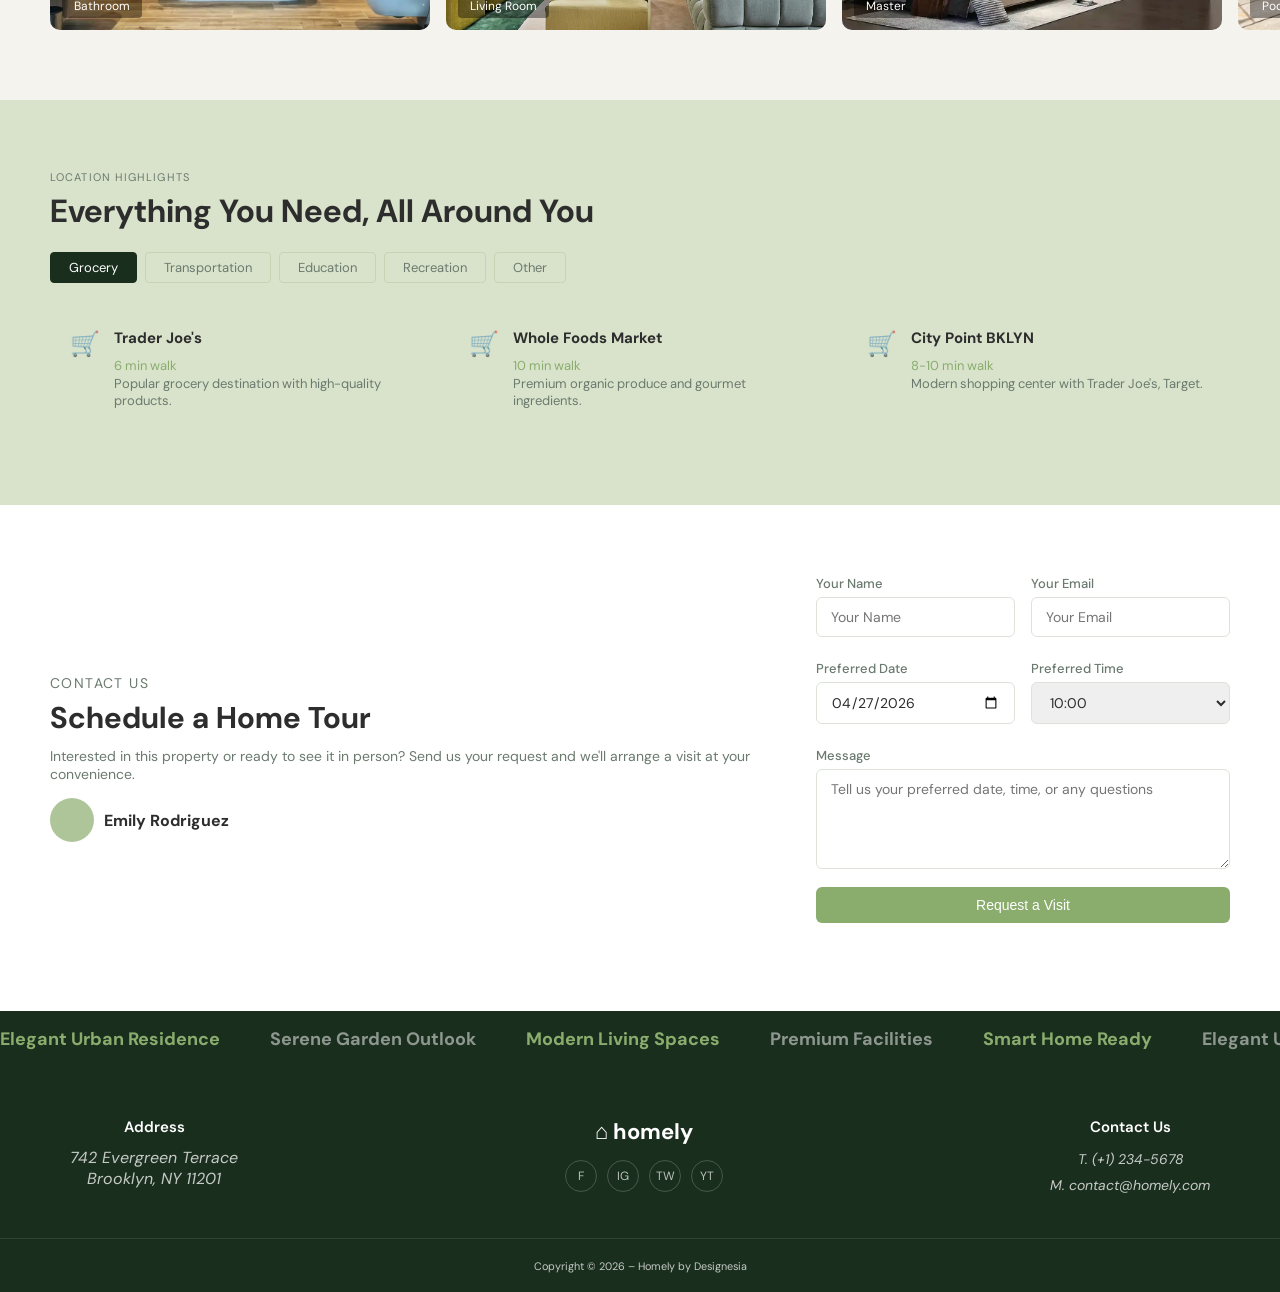
==== commit 0ba70cc6: "millora carga versio movil" ====
--- a/index.html
+++ b/index.html
@@ -10,6 +10,7 @@
     <link rel="preload" as="style" href="https://fonts.googleapis.com/css2?family=Playfair+Display:wght@600;700&family=DM+Sans:wght@300;400;500&display=swap">
     <link rel="stylesheet" href="https://fonts.googleapis.com/css2?family=Playfair+Display:wght@600;700&family=DM+Sans:wght@300;400;500&display=swap" media="print" onload="this.media='all'">
     <noscript><link rel="stylesheet" href="https://fonts.googleapis.com/css2?family=Playfair+Display:wght@600;700&family=DM+Sans:wght@300;400;500&display=swap"></noscript>
+    <link rel="preload" as="image" href="assets/images/hero.webp">
     <link rel="stylesheet" href="styles.css">
     <title>Homely – Your Next Perfect Home | Brooklyn, NY</title>
 </head>
